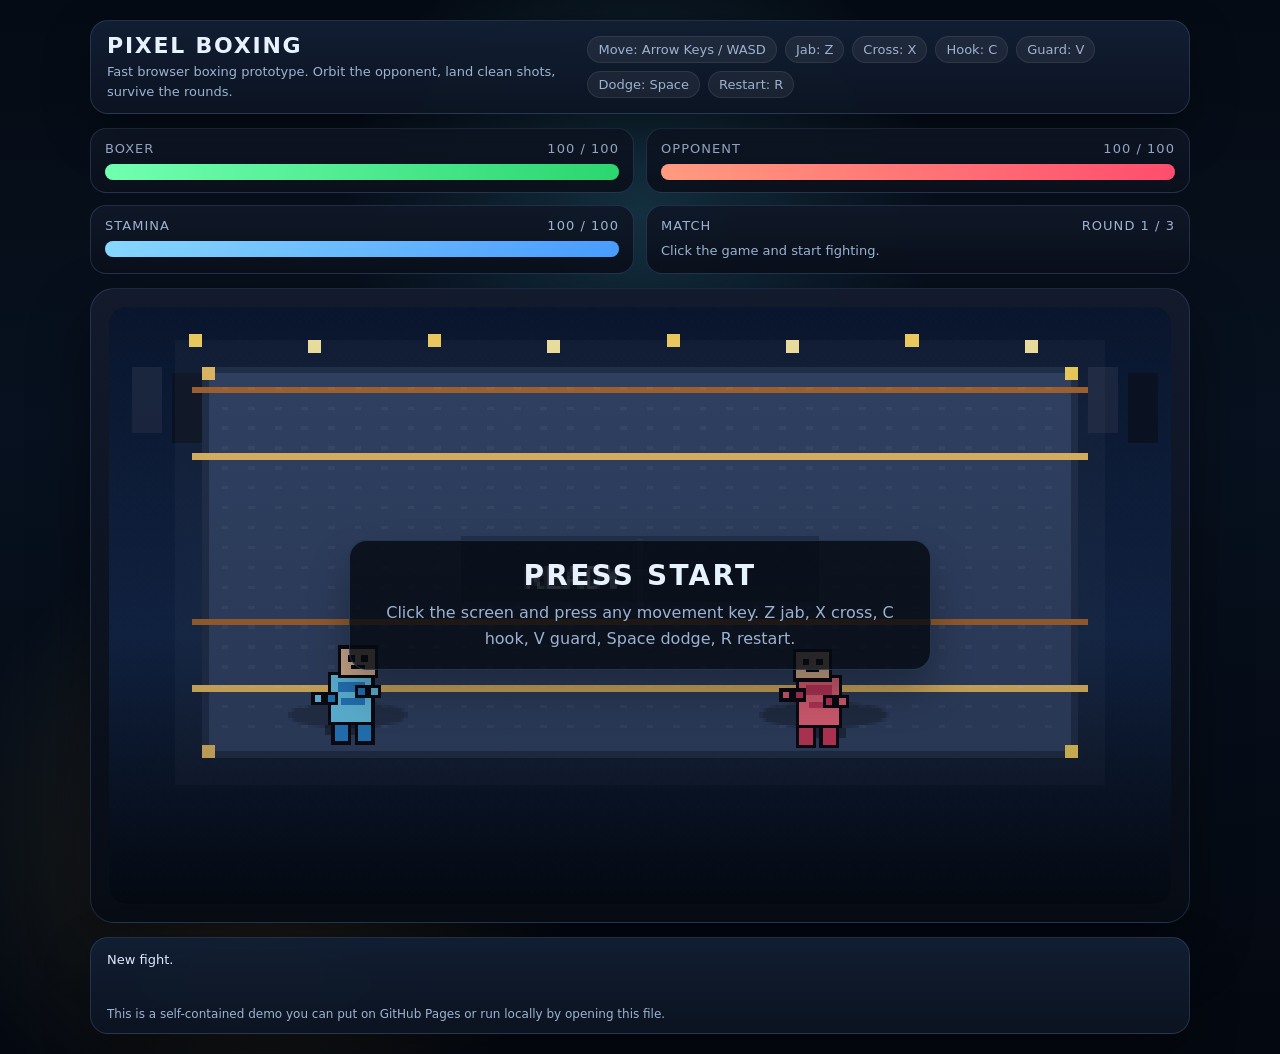
==== pixel-boxing/index.html @ 14718df6 "Add pixel boxing prototype" ====
<!doctype html>
<html lang="en">
<head>
  <meta charset="utf-8" />
  <meta name="viewport" content="width=device-width, initial-scale=1" />
  <title>Pixel Boxing</title>
  <style>
    :root {
      --bg: #07111f;
      --panel: #0d1a2b;
      --panel2: #0a1320;
      --text: #e8f2ff;
      --muted: #9db2d1;
      --accent: #58d7ff;
      --danger: #ff5f7a;
      --good: #73ff9b;
      --gold: #ffd45a;
    }

    html, body {
      margin: 0;
      min-height: 100%;
      background:
        radial-gradient(circle at 50% 20%, rgba(88,215,255,0.16), transparent 28%),
        radial-gradient(circle at 20% 80%, rgba(255,213,90,0.12), transparent 24%),
        linear-gradient(180deg, #050b14 0%, var(--bg) 40%, #040810 100%);
      color: var(--text);
      font-family: Inter, ui-sans-serif, system-ui, -apple-system, BlinkMacSystemFont, "Segoe UI", sans-serif;
    }

    body {
      display: grid;
      place-items: center;
      padding: 20px;
      box-sizing: border-box;
    }

    .shell {
      width: min(1100px, 100%);
      display: grid;
      gap: 14px;
    }

    .topbar, .bottombar {
      display: flex;
      justify-content: space-between;
      gap: 12px;
      align-items: center;
      padding: 12px 16px;
      background: linear-gradient(180deg, rgba(18,31,52,0.95), rgba(12,20,34,0.95));
      border: 1px solid rgba(116, 160, 223, 0.2);
      border-radius: 18px;
      box-shadow: 0 18px 45px rgba(0,0,0,0.35);
      backdrop-filter: blur(8px);
    }

    .title {
      display: flex;
      flex-direction: column;
      gap: 4px;
    }

    .title h1 {
      margin: 0;
      font-size: 22px;
      letter-spacing: 0.08em;
      text-transform: uppercase;
    }

    .title p, .hint, .stats, .log {
      margin: 0;
      color: var(--muted);
      font-size: 13px;
      line-height: 1.5;
    }

    .hud {
      display: grid;
      gap: 12px;
      grid-template-columns: 1fr 1fr;
      align-items: stretch;
    }

    .card {
      padding: 12px 14px;
      border-radius: 16px;
      background: linear-gradient(180deg, rgba(16, 24, 40, 0.95), rgba(10, 16, 27, 0.95));
      border: 1px solid rgba(127, 180, 255, 0.18);
    }

    .card .label {
      display: flex;
      justify-content: space-between;
      align-items: baseline;
      margin-bottom: 8px;
      font-size: 13px;
      color: var(--muted);
      text-transform: uppercase;
      letter-spacing: 0.08em;
    }

    .bar {
      height: 16px;
      border-radius: 999px;
      overflow: hidden;
      background: rgba(255,255,255,0.08);
      box-shadow: inset 0 0 0 1px rgba(255,255,255,0.08);
    }

    .bar > span {
      display: block;
      height: 100%;
      width: 100%;
      transform-origin: left center;
      transition: transform 0.08s linear;
    }

    .bar.health > span { background: linear-gradient(90deg, #71ffb0, #2bd66f); }
    .bar.enemy > span { background: linear-gradient(90deg, #ff9b7f, #ff4d6d); }
    .bar.stamina > span { background: linear-gradient(90deg, #87d7ff, #4a9cff); }

    .canvas-wrap {
      position: relative;
      border-radius: 24px;
      padding: 18px;
      background: linear-gradient(180deg, rgba(19, 27, 45, 0.96), rgba(7, 12, 21, 0.98));
      border: 1px solid rgba(120, 167, 255, 0.18);
      box-shadow: 0 26px 60px rgba(0,0,0,0.42);
    }

    canvas {
      width: 100%;
      height: auto;
      aspect-ratio: 16 / 9;
      display: block;
      border-radius: 18px;
      background: #08111f;
      image-rendering: pixelated;
      image-rendering: crisp-edges;
    }

    .overlay {
      position: absolute;
      inset: 18px;
      border-radius: 18px;
      display: grid;
      place-items: center;
      pointer-events: none;
      background: linear-gradient(180deg, rgba(2,5,10,0.08), rgba(2,5,10,0.28));
      opacity: 0;
      transition: opacity 0.15s ease;
    }

    .overlay.show { opacity: 1; }

    .overlay .box {
      max-width: 540px;
      padding: 18px 20px;
      border-radius: 18px;
      background: rgba(5, 10, 18, 0.82);
      border: 1px solid rgba(112, 180, 255, 0.22);
      text-align: center;
      box-shadow: 0 22px 40px rgba(0,0,0,0.28);
    }

    .overlay .box h2 {
      margin: 0 0 8px;
      font-size: 28px;
      letter-spacing: 0.08em;
      text-transform: uppercase;
    }

    .overlay .box p {
      margin: 0;
      color: var(--muted);
      line-height: 1.6;
    }

    .log-panel {
      display: grid;
      gap: 8px;
    }

    .log {
      min-height: 3.8em;
      color: #dce9ff;
    }

    .controls {
      display: flex;
      flex-wrap: wrap;
      gap: 8px;
      align-items: center;
      color: var(--muted);
      font-size: 13px;
    }

    .pill {
      padding: 5px 10px;
      border-radius: 999px;
      background: rgba(255,255,255,0.06);
      border: 1px solid rgba(255,255,255,0.08);
    }

    .btn {
      appearance: none;
      border: 0;
      padding: 10px 14px;
      border-radius: 12px;
      color: #08111f;
      font-weight: 700;
      background: linear-gradient(180deg, #9ee8ff, #58d7ff);
      cursor: pointer;
      box-shadow: 0 10px 20px rgba(88,215,255,0.18);
    }

    .btn:active { transform: translateY(1px); }

    .tiny {
      color: var(--muted);
      font-size: 12px;
    }

    @media (max-width: 800px) {
      body { padding: 10px; }
      .hud { grid-template-columns: 1fr; }
      .topbar, .bottombar { flex-direction: column; align-items: flex-start; }
    }
  </style>
</head>
<body>
  <div class="shell">
    <div class="topbar">
      <div class="title">
        <h1>Pixel Boxing</h1>
        <p>Fast browser boxing prototype. Orbit the opponent, land clean shots, survive the rounds.</p>
      </div>
      <div class="controls">
        <span class="pill">Move: Arrow Keys / WASD</span>
        <span class="pill">Jab: Z</span>
        <span class="pill">Cross: X</span>
        <span class="pill">Hook: C</span>
        <span class="pill">Guard: V</span>
        <span class="pill">Dodge: Space</span>
        <span class="pill">Restart: R</span>
      </div>
    </div>

    <div class="hud">
      <div class="card">
        <div class="label"><span>Boxer</span><span id="playerHpText">100 / 100</span></div>
        <div class="bar health"><span id="playerHpBar"></span></div>
      </div>
      <div class="card">
        <div class="label"><span>Opponent</span><span id="enemyHpText">100 / 100</span></div>
        <div class="bar enemy"><span id="enemyHpBar"></span></div>
      </div>
      <div class="card">
        <div class="label"><span>Stamina</span><span id="staminaText">100 / 100</span></div>
        <div class="bar stamina"><span id="staminaBar"></span></div>
      </div>
      <div class="card">
        <div class="label"><span>Match</span><span id="matchText">Round 1 / 3</span></div>
        <div class="stats" id="statText">Close the distance, work the angle, make the knockout count.</div>
      </div>
    </div>

    <div class="canvas-wrap">
      <canvas id="game" width="320" height="180" aria-label="Pixel Boxing Game"></canvas>
      <div class="overlay show" id="overlay">
        <div class="box">
          <h2 id="overlayTitle">Press Start</h2>
          <p id="overlayText">Click the screen and press any movement key. Land jabs, cross, hooks, and guard when you need it.</p>
        </div>
      </div>
    </div>

    <div class="bottombar log-panel">
      <div class="log" id="log">Ready.</div>
      <div class="tiny">This is a self-contained demo you can put on GitHub Pages or run locally by opening this file.</div>
    </div>
  </div>

  <script>
    const canvas = document.getElementById('game');
    const ctx = canvas.getContext('2d');
    ctx.imageSmoothingEnabled = false;

    const ui = {
      playerHpBar: document.getElementById('playerHpBar'),
      enemyHpBar: document.getElementById('enemyHpBar'),
      staminaBar: document.getElementById('staminaBar'),
      playerHpText: document.getElementById('playerHpText'),
      enemyHpText: document.getElementById('enemyHpText'),
      staminaText: document.getElementById('staminaText'),
      matchText: document.getElementById('matchText'),
      statText: document.getElementById('statText'),
      log: document.getElementById('log'),
      overlay: document.getElementById('overlay'),
      overlayTitle: document.getElementById('overlayTitle'),
      overlayText: document.getElementById('overlayText')
    };

    const W = 320, H = 180;
    const ring = { x: 28, y: 18, w: 264, h: 118 };
    const keys = new Set();
    const palette = {
      sky1: '#0a1730', sky2: '#13274b', ring: '#2a3551',
      rope: '#ad6a34', rope2: '#f1c56b', mat: '#24324e', mat2: '#34466a',
      crowd: '#0b1424', crowd2: '#1d2944', light: '#fff1a8',
      skin: '#f3c9a5', shadow: '#ba8f6f', outline: '#0b0b14',
      player: '#71d7ff', player2: '#2989d8', enemy: '#ff6e86', enemy2: '#d83e64', white: '#eef6ff', yellow: '#ffda63'
    };

    const rnd = (a, b) => a + Math.random() * (b - a);
    const clamp = (v, a, b) => Math.max(a, Math.min(b, v));
    const len = (dx, dy) => Math.hypot(dx, dy);

    const game = {
      state: 'intro',
      round: 1,
      maxRounds: 3,
      shake: 0,
      flash: 0,
      clock: 0,
      logs: [],
      messageTimer: 0,
      player: makeFighter('player', 72, 112, palette.player, palette.player2),
      enemy: makeFighter('enemy', 236, 112, palette.enemy, palette.enemy2)
    };

    function makeFighter(kind, x, y, color1, color2) {
      return {
        kind,
        x, y,
        vx: 0, vy: 0,
        facing: 1,
        hp: 100,
        stamina: 100,
        maxHp: 100,
        maxStamina: 100,
        action: 'idle',
        actionTime: 0,
        actionDur: 0,
        actionActiveA: 0,
        actionActiveB: 0,
        actionDamage: 0,
        actionReach: 16,
        actionWidth: 16,
        actionHeight: 10,
        actionDone: false,
        hitstun: 0,
        guard: false,
        dodge: 0,
        invuln: 0,
        aiCooldown: 0,
        combo: 0,
        color1,
        color2,
        lastHit: ''
      };
    }

    function resetFight() {
      game.round = 1;
      game.state = 'intro';
      resetRound();
      game.logs = [];
      game.shake = 0;
      pushLog('New fight.');
      showOverlay(true, 'Press Start', 'Click the screen and press any movement key. Land clean shots, use guard and dodge when the enemy closes in.');
    }

    function resetRound() {
      game.player = makeFighter('player', 72, 112, palette.player, palette.player2);
      game.enemy = makeFighter('enemy', 236, 112, palette.enemy, palette.enemy2);
      game.player.hp = 100;
      game.enemy.hp = 100;
      game.player.stamina = 100;
      game.enemy.stamina = 100;
      game.player.action = 'idle';
      game.enemy.action = 'idle';
      game.player.actionTime = game.enemy.actionTime = 0;
      game.player.hitstun = game.enemy.hitstun = 0;
      game.player.invuln = game.enemy.invuln = 0;
      game.player.combo = game.enemy.combo = 0;
      game.player.guard = game.enemy.guard = false;
      game.player.dodge = game.enemy.dodge = 0;
    }

    function pushLog(text) {
      game.logs.unshift(text);
      game.logs = game.logs.slice(0, 4);
      ui.log.textContent = game.logs.join(' · ');
    }

    function showOverlay(show, title, text) {
      ui.overlay.classList.toggle('show', show);
      ui.overlayTitle.textContent = title;
      ui.overlayText.textContent = text;
    }

    function startAction(f, action) {
      if (f.hitstun > 0 || f.actionTime > 0) return false;
      if (f.stamina <= 0 && action !== 'guard') return false;

      f.action = action;
      f.actionTime = 0;
      f.actionDone = false;
      f.guard = action === 'guard';
      f.dodge = action === 'dodge' ? 0.18 : 0;
      f.invuln = action === 'dodge' ? 0.15 : 0;

      const data = {
        jab:   { d: 0.22, a0: 0.05, a1: 0.13, dmg: 8,  reach: 22, width: 16, height: 10, cost: 7,  push: 8,  y: 5 },
        cross: { d: 0.34, a0: 0.12, a1: 0.22, dmg: 11, reach: 26, width: 18, height: 10, cost: 10, push: 11, y: 6 },
        hook:  { d: 0.40, a0: 0.13, a1: 0.28, dmg: 14, reach: 18, width: 14, height: 12, cost: 13, push: 13, y: 4 },
        guard: { d: 0.999, a0: 0,    a1: 0,    dmg: 0,  reach: 0,  width: 0,  height: 0,  cost: 4,  push: 0,   y: 0 },
        dodge: { d: 0.20, a0: 0,    a1: 0,    dmg: 0,  reach: 0,  width: 0,  height: 0,  cost: 6,  push: 0,   y: 0 }
      }[action];

      f.actionDur = data.d;
      f.actionActiveA = data.a0;
      f.actionActiveB = data.a1;
      f.actionDamage = data.dmg;
      f.actionReach = data.reach;
      f.actionWidth = data.width;
      f.actionHeight = data.height;
      f.stamina = clamp(f.stamina - data.cost, 0, f.maxStamina);
      f.lastHit = '';
      if (action === 'guard') pushLog(f.kind === 'player' ? 'Guard up.' : 'Enemy guards.');
      return true;
    }

    function oppositeFacing(a, b) {
      a.facing = a.x < b.x ? 1 : -1;
    }

    function applyKnockback(src, dst, power) {
      const dir = src.x < dst.x ? 1 : -1;
      dst.x += dir * power;
      dst.y += (src.y < dst.y ? 1 : -1) * 2;
      dst.x = clamp(dst.x, ring.x + 16, ring.x + ring.w - 16);
      dst.y = clamp(dst.y, ring.y + 20, ring.y + ring.h - 10);
      dst.hitstun = 0.14;
      dst.vx = dir * power * 1.2;
      dst.vy = (src.y < dst.y ? 1 : -1) * 10;
    }

    function hitCheck(attacker, defender) {
      const dx = defender.x - attacker.x;
      const dy = defender.y - attacker.y;
      const front = attacker.facing;
      const forward = dx * front;
      if (forward < 0) return false;
      if (forward > attacker.actionReach) return false;
      if (Math.abs(dy) > attacker.actionHeight) return false;
      return true;
    }

    function resolveHit(attacker, defender, actionName) {
      if (defender.invuln > 0) return;
      let damage = attacker.actionDamage;
      let note = 'hit';

      if (defender.guard) {
        damage = Math.max(1, Math.floor(damage * 0.35));
        attacker.stamina = clamp(attacker.stamina - 3, 0, attacker.maxStamina);
        note = 'blocked';
      }

      defender.hp = clamp(defender.hp - damage, 0, defender.maxHp);
      defender.lastHit = `${actionName} ${note} for ${damage}`;
      attacker.combo += 1;
      game.shake = Math.max(game.shake, damage * 0.5);
      game.flash = 0.12;
      pushLog((attacker.kind === 'player' ? 'You' : 'Enemy') + ` landed ${actionName} (${note}, ${damage}).`);
      applyKnockback(attacker, defender, actionName === 'hook' ? 12 : actionName === 'cross' ? 10 : 8);
    }

    function finishAction(f) {
      f.action = 'idle';
      f.actionTime = 0;
      f.actionDur = 0;
      f.actionActiveA = 0;
      f.actionActiveB = 0;
      f.actionDamage = 0;
      f.actionReach = 16;
      f.actionWidth = 16;
      f.actionHeight = 10;
      f.actionDone = false;
      if (f.guard) f.guard = false;
    }

    function updateFighter(f, other, dt) {
      f.stamina = clamp(f.stamina + dt * 8, 0, f.maxStamina);
      if (f.action === 'guard') f.stamina = clamp(f.stamina - dt * 18, 0, f.maxStamina);
      f.invuln = Math.max(0, f.invuln - dt);
      f.hitstun = Math.max(0, f.hitstun - dt);
      f.dodge = Math.max(0, f.dodge - dt);
      if (f.hitstun > 0) {
        f.action = 'hit';
        f.vx *= 0.92;
        f.vy *= 0.92;
      }

      if (f.actionTime > 0) {
        f.actionTime += dt;
        if (!f.actionDone && f.actionTime >= f.actionActiveA && f.actionTime <= f.actionActiveB) {
          if (hitCheck(f, other)) {
            resolveHit(f, other, f.action);
            f.actionDone = true;
          }
        }
        if (f.actionTime >= f.actionDur) {
          if (f.action === 'dodge') f.invuln = 0;
          finishAction(f);
        }
      }

      const speed = f.kind === 'player' ? 66 : 52;
      if (f.hitstun <= 0 && f.action !== 'guard' && f.action !== 'dodge' && f.actionTime <= 0) {
        let mvx = 0, mvy = 0;
        if (f.kind === 'player') {
          mvx = (keys.has('ArrowRight') || keys.has('d') ? 1 : 0) - (keys.has('ArrowLeft') || keys.has('a') ? 1 : 0);
          mvy = (keys.has('ArrowDown') || keys.has('s') ? 1 : 0) - (keys.has('ArrowUp') || keys.has('w') ? 1 : 0);
        } else {
          const dx = other.x - f.x;
          const dy = other.y - f.y;
          mvx = Math.sign(dx);
          mvy = Math.abs(dx) > 30 ? Math.sign(dy) : Math.sign(dy) * 0.45;
          const rng = len(dx, dy);
          if (rng < 28) {
            mvx *= -0.4;
            mvy *= -0.2;
          }
        }

        const mag = Math.hypot(mvx, mvy) || 1;
        if (mag > 1) { mvx /= mag; mvy /= mag; }
        f.vx = mvx * speed;
        f.vy = mvy * speed;
      }

      if (f.kind === 'player' && (keys.has('Space'))) {
        // Space is handled on keydown to avoid repeat.
      }

      f.x += f.vx * dt;
      f.y += f.vy * dt;

      f.x = clamp(f.x, ring.x + 12, ring.x + ring.w - 12);
      f.y = clamp(f.y, ring.y + 18, ring.y + ring.h - 12);

      // drag
      f.vx *= 0.82;
      f.vy *= 0.82;

      oppositeFacing(f, other);
    }

    function enemyThink() {
      const e = game.enemy, p = game.player;
      if (e.hp <= 0 || game.state === 'ko') return;
      if (e.actionTime > 0 || e.hitstun > 0) return;
      if (e.aiCooldown > 0) return;

      const distance = len(p.x - e.x, p.y - e.y);
      const lowHp = e.hp < 35;
      const pick = Math.random();

      if (lowHp && pick < 0.35) {
        startAction(e, 'guard');
        e.aiCooldown = 0.55;
        return;
      }
      if (distance > 42) {
        e.vx -= Math.sign(e.x - p.x) * 26;
        e.vy += Math.sign(p.y - e.y) * 10;
        e.aiCooldown = 0.20;
        return;
      }
      if (distance < 20 && pick < 0.35) {
        startAction(e, 'dodge');
        e.aiCooldown = 0.35;
        return;
      }
      if (distance < 26) {
        if (pick < 0.5) startAction(e, 'jab');
        else if (pick < 0.82) startAction(e, 'cross');
        else startAction(e, 'hook');
        e.aiCooldown = 0.45;
        return;
      }
      if (pick < 0.4) {
        startAction(e, 'jab');
        e.aiCooldown = 0.40;
      } else {
        e.vx -= Math.sign(e.x - p.x) * 18;
        e.vy += Math.sign(p.y - e.y) * 8;
        e.aiCooldown = 0.18;
      }
    }

    function restartBattle() {
      resetRound();
      game.state = 'ready';
      game.round = 1;
      showOverlay(false, '', '');
      pushLog('Fight start.');
    }

    function nextRound() {
      game.round += 1;
      if (game.round > game.maxRounds) {
        game.state = 'ko';
        showOverlay(true, 'Victory', 'You won the match. Press R to run it again.');
        return;
      }
      resetRound();
      game.state = 'ready';
      pushLog(`Round ${game.round} bell.`);
      showOverlay(false, '', '');
    }

    function update(dt) {
      game.clock += dt;
      game.player.guard = keys.has('v');
      if (game.player.guard && game.player.actionTime <= 0 && game.player.hitstun <= 0) {
        game.player.action = 'guard';
      } else if (!game.player.guard && game.player.action === 'guard' && game.player.actionTime <= 0) {
        finishAction(game.player);
      }

      if (game.state === 'intro') {
        // Waiting for first action.
        if ([...keys].some(k => ['ArrowLeft','ArrowRight','ArrowUp','ArrowDown','w','a','s','d','z','x','c','v',' '].includes(k))) {
          game.state = 'ready';
          showOverlay(false, '', '');
          pushLog('Bell.');
        }
      }

      if (game.state === 'ko') return;

      // Player actions
      if (game.player.hitstun <= 0 && game.player.actionTime <= 0) {
        if (keys.has('z')) { startAction(game.player, 'jab'); keys.delete('z'); }
        else if (keys.has('x')) { startAction(game.player, 'cross'); keys.delete('x'); }
        else if (keys.has('c')) { startAction(game.player, 'hook'); keys.delete('c'); }
        else if (keys.has(' ')) { startAction(game.player, 'dodge'); keys.delete(' '); }
      }

      game.player.guard = keys.has('v');
      if (game.player.guard && game.player.actionTime <= 0 && game.player.hitstun <= 0) {
        game.player.action = 'guard';
      }

      game.player.aiCooldown = Math.max(0, game.player.aiCooldown - dt);
      game.enemy.aiCooldown = Math.max(0, game.enemy.aiCooldown - dt);

      if (game.enemy.hp > 0 && game.player.hp > 0) {
        if (game.enemy.aiCooldown <= 0) enemyThink();
      }

      updateFighter(game.player, game.enemy, dt);
      updateFighter(game.enemy, game.player, dt);

      // If a fighter is actively guarding, keep them in guard pose.
      if (game.player.guard && game.player.actionTime <= 0 && game.player.hitstun <= 0) game.player.action = 'guard';
      if (game.enemy.guard && game.enemy.actionTime <= 0 && game.enemy.hitstun <= 0) game.enemy.action = 'guard';

      // KO checks
      if (game.player.hp <= 0 && game.state !== 'ko') {
        game.state = 'ko';
        showOverlay(true, 'KO', 'You got knocked out. Press R to restart the match.');
        pushLog('You were knocked out.');
      }
      if (game.enemy.hp <= 0 && game.state !== 'ko') {
        pushLog(`Round ${game.round} KO!`);
        if (game.round >= game.maxRounds) {
          game.state = 'ko';
          showOverlay(true, 'Victory', 'You won the match. Press R to play again.');
        } else {
          showOverlay(true, 'Round KO', 'Next round loading...');
          setTimeout(() => nextRound(), 900);
        }
      }

      // match overlay for intro/ko only
      if (game.state === 'ready') showOverlay(false, '', '');

      // screen effects
      game.shake = Math.max(0, game.shake - dt * 24);
      game.flash = Math.max(0, game.flash - dt * 2.5);
    }

    function drawRect(x, y, w, h, color) {
      ctx.fillStyle = color;
      ctx.fillRect(x | 0, y | 0, w | 0, h | 0);
    }

    function drawRing() {
      // Background
      const g = ctx.createLinearGradient(0, 0, 0, H);
      g.addColorStop(0, palette.sky1);
      g.addColorStop(0.55, palette.sky2);
      g.addColorStop(1, '#050b14');
      ctx.fillStyle = g;
      ctx.fillRect(0, 0, W, H);

      // Crowd silhouettes and lights
      for (let i = 0; i < 26; i++) {
        const x = i * 12 + ((game.clock * 20) % 12);
        drawRect(x, 18 + (i % 3) * 2, 9, 20 + (i % 4), i % 2 ? palette.crowd : palette.crowd2);
      }
      for (let i = 0; i < 8; i++) {
        drawRect(24 + i * 36, 8 + (i % 2) * 2, 4, 4, i % 2 ? palette.light : palette.yellow);
      }

      // ring glow
      drawRect(ring.x - 8, ring.y - 8, ring.w + 16, ring.h + 16, 'rgba(255,255,255,0.03)');
      drawRect(ring.x, ring.y, ring.w, ring.h, palette.mat);
      drawRect(ring.x + 2, ring.y + 2, ring.w - 4, ring.h - 4, palette.mat2);

      // ropes
      const ropeYs = [24, 44, 94, 114];
      ropeYs.forEach((y, idx) => {
        drawRect(ring.x - 3, y, ring.w + 6, 2, idx % 2 ? palette.rope2 : palette.rope);
      });
      // corner posts
      [[ring.x, ring.y], [ring.x + ring.w - 4, ring.y], [ring.x, ring.y + ring.h - 4], [ring.x + ring.w - 4, ring.y + ring.h - 4]].forEach(([x, y], i) => {
        drawRect(x, y, 4, 4, i % 2 ? palette.yellow : palette.rope2);
      });

      // floor texture
      for (let y = ring.y + 6; y < ring.y + ring.h - 6; y += 6) {
        for (let x = ring.x + 6; x < ring.x + ring.w - 6; x += 8) {
          drawRect(x + ((y + x) % 2), y, 2, 1, 'rgba(255,255,255,0.05)');
        }
      }

      // center logo
      drawRect(150, 79, 20, 2, 'rgba(255,255,255,0.08)');
      drawRect(159, 70, 2, 20, 'rgba(255,255,255,0.08)');
    }

    function drawShadow(f) {
      const width = 18 + Math.abs(f.vx) * 0.03;
      const alpha = f.kind === 'player' ? 0.24 : 0.28;
      ctx.fillStyle = `rgba(0,0,0,${alpha})`;
      ctx.beginPath();
      ctx.ellipse(f.x, f.y + 11, width, 4, 0, 0, Math.PI * 2);
      ctx.fill();
    }

    function drawBoxer(f) {
      const facing = f.facing;
      const action = f.action;
      const x = f.x;
      const y = f.y;
      const bob = action === 'dodge' ? -4 : action === 'hit' ? -1 : Math.sin(game.clock * 8 + f.x * 0.1) * 1.5;
      const lowered = action === 'guard' ? 2 : 0;
      const headW = 10, headH = 8;
      const bodyW = 12, bodyH = 14;
      const armW = 4, armH = 12;
      const legW = 4, legH = 10;
      const torsoColor = f.kind === 'player' ? f.color1 : f.color1;
      const shade = f.kind === 'player' ? f.color2 : f.color2;
      const outline = palette.outline;
      const skin = palette.skin;
      const flash = f.invuln > 0 ? palette.yellow : skin;
      const hitTilt = action === 'hit' ? -2 : 0;

      ctx.save();
      if (game.shake > 0) {
        const sx = rnd(-game.shake, game.shake);
        const sy = rnd(-game.shake * 0.6, game.shake * 0.6);
        ctx.translate(sx, sy);
      }

      // body anchor
      const bx = x | 0;
      const by = (y + bob) | 0;

      // shadow under fighter
      drawRect(bx - 7, by + 16, 14, 3, 'rgba(0,0,0,0.34)');

      // legs (outline + fill)
      const legY = by + 11 + lowered;
      const leftLegX = facing === 1 ? bx - 4 : bx;
      const rightLegX = facing === 1 ? bx + 3 : bx - 7;
      drawRect(leftLegX - 1, legY - 1, legW + 2, legH + 2, outline);
      drawRect(leftLegX, legY, legW, legH, shade);
      drawRect(rightLegX - 1, legY - 1, legW + 2, legH + 2, outline);
      drawRect(rightLegX, legY, legW, legH, shade);

      // torso
      const torsoX = facing === 1 ? bx - 5 : bx - 7;
      const torsoY = by + 1 + lowered + (action === 'dodge' ? 2 : 0);
      drawRect(torsoX - 1, torsoY - 1, bodyW + 2, bodyH + 2, outline);
      drawRect(torsoX, torsoY, bodyW, bodyH, torsoColor);
      drawRect(torsoX + 2, torsoY + 2, 8, 3, shade);
      drawRect(torsoX + 3, torsoY + 7, 7, 2, shade);

      // head
      const headX = facing === 1 ? bx - 2 : bx - 8;
      const headY = by - 7 + (action === 'guard' ? 1 : 0) + (action === 'hit' ? hitTilt : 0);
      drawRect(headX - 1, headY - 1, headW + 2, headH + 2, outline);
      drawRect(headX, headY, headW, headH, flash);
      drawRect(headX + 2, headY + 2, 2, 2, outline);
      drawRect(headX + 6, headY + 2, 2, 2, outline);
      drawRect(headX + 3, headY + 5, 4, 1, outline);

      // arms / gloves
      const punchOut = action === 'jab' ? 1 : action === 'cross' ? 2 : action === 'hook' ? 1 : 0;
      const armForward = facing === 1 ? 1 : -1;
      const backArm = -armForward;

      function arm(baseX, baseY, dir, extended, up) {
        const ax = baseX + (dir === 1 ? 8 : -1);
        const ay = baseY + (up ? -1 : 1);
        const len = extended ? 7 : 4;
        const glovex = ax + dir * len;
        const glovey = ay + (up ? -2 : 0);
        drawRect(ax - 1, ay - 1, 4, 4, outline);
        drawRect(ax, ay, 2, 2, shade);
        drawRect(glovex - 1, glovey - 1, 4, 4, outline);
        drawRect(glovex, glovey, 2, 2, f.kind === 'player' ? palette.player : palette.enemy);
      }

      if (action === 'jab') {
        arm(torsoX, torsoY + 3, armForward, true, false);
        arm(torsoX, torsoY + 5, backArm, false, false);
      } else if (action === 'cross') {
        arm(torsoX, torsoY + 3, armForward, false, false);
        arm(torsoX, torsoY + 5, backArm, true, false);
      } else if (action === 'hook') {
        arm(torsoX, torsoY + 2, armForward, true, true);
        arm(torsoX, torsoY + 5, backArm, false, false);
      } else if (action === 'guard') {
        arm(torsoX, torsoY + 2, armForward, false, true);
        arm(torsoX, torsoY + 3, backArm, false, true);
      } else if (action === 'dodge') {
        drawRect(torsoX + 1, torsoY + 3, 2, 2, shade);
        drawRect(torsoX + 7, torsoY + 3, 2, 2, shade);
      } else if (action === 'hit') {
        arm(torsoX, torsoY + 2, -armForward, false, true);
        arm(torsoX, torsoY + 5, backArm, false, false);
      } else {
        arm(torsoX, torsoY + 3, armForward, false, false);
        arm(torsoX, torsoY + 5, backArm, false, false);
      }

      // glove highlight / eye sparkle
      if (action === 'guard') {
        drawRect(headX + (facing === 1 ? 6 : 3), headY + 1, 1, 1, palette.white);
      }
      if (action === 'hit') {
        drawRect(headX + 4, headY + 3, 2, 1, palette.yellow);
      }

      ctx.restore();
    }

    function drawUI() {
      const p = game.player, e = game.enemy;
      ui.playerHpText.textContent = `${p.hp} / ${p.maxHp}`;
      ui.enemyHpText.textContent = `${e.hp} / ${e.maxHp}`;
      ui.staminaText.textContent = `${Math.round(p.stamina)} / ${p.maxStamina}`;
      ui.matchText.textContent = `Round ${game.round} / ${game.maxRounds}`;
      ui.statText.textContent = game.state === 'ko'
        ? 'Match finished. Press R to restart.'
        : (game.state === 'intro'
          ? 'Click the game and start fighting.'
          : `Angle control, clean shots, and timing. ${p.combo > 0 ? `Combo ${p.combo}.` : 'Look for the opening.'}`);
      ui.playerHpBar.style.transform = `scaleX(${clamp(p.hp / p.maxHp, 0, 1)})`;
      ui.enemyHpBar.style.transform = `scaleX(${clamp(e.hp / e.maxHp, 0, 1)})`;
      ui.staminaBar.style.transform = `scaleX(${clamp(p.stamina / p.maxStamina, 0, 1)})`;
    }

    function render() {
      drawRing();

      // Draw in a stable order based on depth.
      const fighters = [game.player, game.enemy].sort((a, b) => a.y - b.y);
      drawShadow(fighters[0]);
      drawShadow(fighters[1]);

      drawBoxer(fighters[0]);
      drawBoxer(fighters[1]);

      if (game.flash > 0) {
        ctx.fillStyle = `rgba(255,255,255,${0.08 * game.flash * 4})`;
        ctx.fillRect(0, 0, W, H);
      }

      if (game.state === 'intro') {
        // subtle title chip inside the arena
        ctx.fillStyle = 'rgba(0,0,0,0.22)';
        ctx.fillRect(106, 69, 108, 20);
        ctx.fillStyle = palette.white;
        ctx.fillText('READY', 140, 82);
      }

      if (game.state === 'ko') {
        ctx.fillStyle = 'rgba(0,0,0,0.34)';
        ctx.fillRect(0, 0, W, H);
      }

      drawUI();
    }

    function tick(ts) {
      if (!game.lastTs) game.lastTs = ts;
      let dt = (ts - game.lastTs) / 1000;
      game.lastTs = ts;
      dt = Math.min(dt, 0.033);

      if (game.state !== 'ko') {
        update(dt);
      }

      render();
      requestAnimationFrame(tick);
    }

    function onKeyDown(e) {
      const key = e.key;
      if (['ArrowUp','ArrowDown','ArrowLeft','ArrowRight',' ','z','x','c','v','r','w','a','s','d'].includes(key.toLowerCase()) || key.startsWith('Arrow')) {
        e.preventDefault();
      }
      keys.add(key);

      if (key.toLowerCase() === 'r') {
        resetFight();
      }

      if (game.state === 'intro') {
        game.state = 'ready';
        showOverlay(false, '', '');
      }

      if (game.state === 'ko' && key.toLowerCase() === 'r') {
        resetFight();
      }

      if (game.state === 'ready' || game.state === 'intro') {
        if (key === ' ') startAction(game.player, 'dodge');
        if (key.toLowerCase() === 'z') startAction(game.player, 'jab');
        if (key.toLowerCase() === 'x') startAction(game.player, 'cross');
        if (key.toLowerCase() === 'c') startAction(game.player, 'hook');
      } else if (game.state === 'ko' && key.toLowerCase() !== 'r') {
        // do nothing
      }
    }

    function onKeyUp(e) {
      keys.delete(e.key);
      if (e.key.toLowerCase() === 'v') {
        game.player.guard = false;
        if (game.player.action === 'guard' && game.player.actionTime <= 0) finishAction(game.player);
      }
    }

    window.addEventListener('keydown', onKeyDown, { passive: false });
    window.addEventListener('keyup', onKeyUp);
    canvas.addEventListener('pointerdown', () => canvas.focus?.());
    document.body.addEventListener('click', () => canvas.focus?.());

    // Initial state
    ctx.font = 'bold 10px monospace';
    ctx.textAlign = 'center';
    ctx.textBaseline = 'middle';
    resetFight();
    showOverlay(true, 'Press Start', 'Click the screen and press any movement key. Z jab, X cross, C hook, V guard, Space dodge, R restart.');
    requestAnimationFrame(tick);
  </script>
</body>
</html>
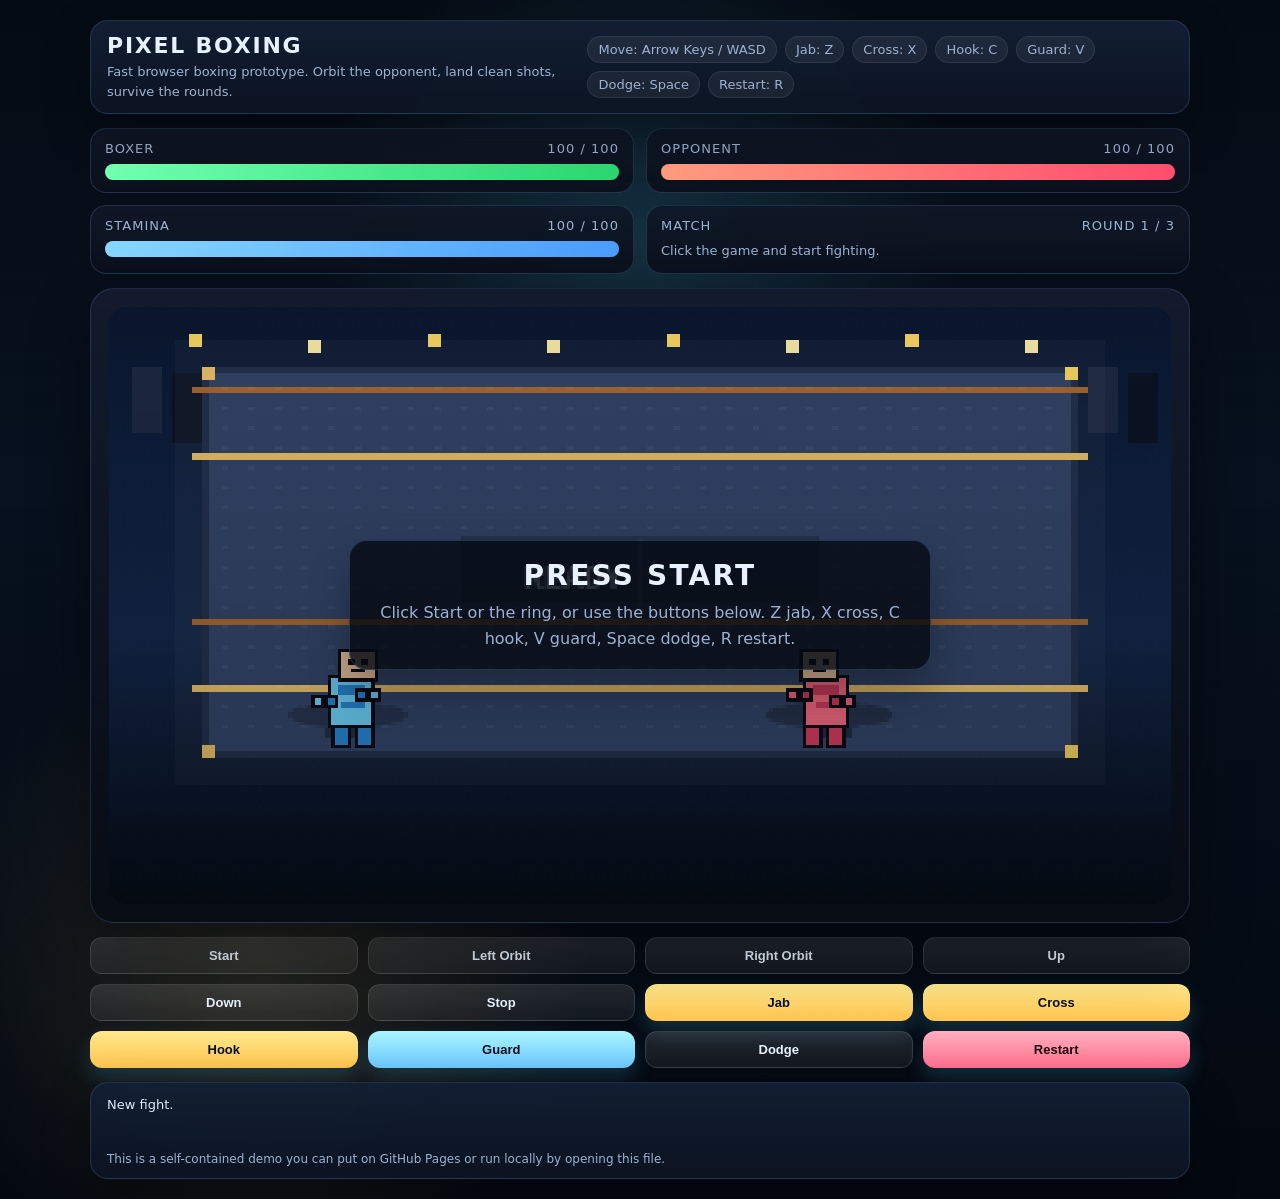
==== commit 4e07028b: "feat: redesign pixel boxing prototype and improve controls" ====
--- a/pixel-boxing/index.html
+++ b/pixel-boxing/index.html
@@ -215,6 +215,48 @@
     }
 
     .btn:active { transform: translateY(1px); }
+
+    .control-dock {
+      display: grid;
+      gap: 10px;
+      grid-template-columns: repeat(4, minmax(0, 1fr));
+      align-items: stretch;
+    }
+
+    .control-dock .btn {
+      width: 100%;
+      font-size: 13px;
+      padding: 10px 8px;
+      background: linear-gradient(180deg, #d9f5ff, #72dfff);
+    }
+
+    .control-dock .btn.secondary {
+      color: var(--text);
+      background: linear-gradient(180deg, rgba(255,255,255,0.12), rgba(255,255,255,0.06));
+      border: 1px solid rgba(255,255,255,0.12);
+      box-shadow: none;
+    }
+
+    .control-dock .btn.action {
+      color: #06111e;
+      background: linear-gradient(180deg, #ffe98c, #ffc44f);
+    }
+
+    .control-dock .btn.danger {
+      color: #1d0810;
+      background: linear-gradient(180deg, #ffb0bf, #ff6f8d);
+    }
+
+    .control-dock .btn.guard {
+      color: #06111e;
+      background: linear-gradient(180deg, #a9f4ff, #6bc8ff);
+    }
+
+    .control-dock .btn:focus-visible,
+    .btn:focus-visible {
+      outline: 2px solid var(--gold);
+      outline-offset: 2px;
+    }
 
     .tiny {
       color: var(--muted);
@@ -266,13 +308,28 @@
     </div>
 
     <div class="canvas-wrap">
-      <canvas id="game" width="320" height="180" aria-label="Pixel Boxing Game"></canvas>
+      <canvas id="game" width="320" height="180" tabindex="0" aria-label="Pixel Boxing Game"></canvas>
       <div class="overlay show" id="overlay">
         <div class="box">
           <h2 id="overlayTitle">Press Start</h2>
           <p id="overlayText">Click the screen and press any movement key. Land jabs, cross, hooks, and guard when you need it.</p>
         </div>
       </div>
+    </div>
+
+    <div class="control-dock" aria-label="Touch and mouse controls">
+      <button class="btn secondary" id="startBtn" type="button">Start</button>
+      <button class="btn secondary" id="leftBtn" type="button">Left Orbit</button>
+      <button class="btn secondary" id="rightBtn" type="button">Right Orbit</button>
+      <button class="btn secondary" id="upBtn" type="button">Up</button>
+      <button class="btn secondary" id="downBtn" type="button">Down</button>
+      <button class="btn secondary" id="stopBtn" type="button">Stop</button>
+      <button class="btn action" id="jabBtn" type="button">Jab</button>
+      <button class="btn action" id="crossBtn" type="button">Cross</button>
+      <button class="btn action" id="hookBtn" type="button">Hook</button>
+      <button class="btn guard" id="guardBtn" type="button">Guard</button>
+      <button class="btn secondary" id="dodgeBtn" type="button">Dodge</button>
+      <button class="btn danger" id="restartBtn" type="button">Restart</button>
     </div>
 
     <div class="bottombar log-panel">
@@ -298,12 +355,25 @@
       log: document.getElementById('log'),
       overlay: document.getElementById('overlay'),
       overlayTitle: document.getElementById('overlayTitle'),
-      overlayText: document.getElementById('overlayText')
+      overlayText: document.getElementById('overlayText'),
+      startBtn: document.getElementById('startBtn'),
+      leftBtn: document.getElementById('leftBtn'),
+      rightBtn: document.getElementById('rightBtn'),
+      upBtn: document.getElementById('upBtn'),
+      downBtn: document.getElementById('downBtn'),
+      stopBtn: document.getElementById('stopBtn'),
+      jabBtn: document.getElementById('jabBtn'),
+      crossBtn: document.getElementById('crossBtn'),
+      hookBtn: document.getElementById('hookBtn'),
+      guardBtn: document.getElementById('guardBtn'),
+      dodgeBtn: document.getElementById('dodgeBtn'),
+      restartBtn: document.getElementById('restartBtn')
     };
 
     const W = 320, H = 180;
     const ring = { x: 28, y: 18, w: 264, h: 118 };
     const keys = new Set();
+    const heldControls = new Set();
     const palette = {
       sky1: '#0a1730', sky2: '#13274b', ring: '#2a3551',
       rope: '#ad6a34', rope2: '#f1c56b', mat: '#24324e', mat2: '#34466a',
@@ -371,6 +441,32 @@
       showOverlay(true, 'Press Start', 'Click the screen and press any movement key. Land clean shots, use guard and dodge when the enemy closes in.');
     }
 
+    function ensureStarted() {
+      if (game.state === 'intro') {
+        game.state = 'ready';
+        showOverlay(false, '', '');
+        pushLog('Bell.');
+      }
+    }
+
+    function tapAction(action) {
+      ensureStarted();
+      if (startAction(game.player, action)) {
+        pushLog(`You used ${action}.`);
+      }
+      canvas.focus();
+    }
+
+    function setHeldControl(name, active) {
+      if (active) {
+        heldControls.add(name);
+      } else {
+        heldControls.delete(name);
+      }
+      ensureStarted();
+      canvas.focus();
+    }
+
     function resetRound() {
       game.player = makeFighter('player', 72, 112, palette.player, palette.player2);
       game.enemy = makeFighter('enemy', 236, 112, palette.enemy, palette.enemy2);
@@ -625,7 +721,7 @@
 
     function update(dt) {
       game.clock += dt;
-      game.player.guard = keys.has('v');
+      game.player.guard = keys.has('v') || heldControls.has('guard');
       if (game.player.guard && game.player.actionTime <= 0 && game.player.hitstun <= 0) {
         game.player.action = 'guard';
       } else if (!game.player.guard && game.player.action === 'guard' && game.player.actionTime <= 0) {
@@ -634,7 +730,7 @@
 
       if (game.state === 'intro') {
         // Waiting for first action.
-        if ([...keys].some(k => ['ArrowLeft','ArrowRight','ArrowUp','ArrowDown','w','a','s','d','z','x','c','v',' '].includes(k))) {
+        if ([...keys].some(k => ['ArrowLeft','ArrowRight','ArrowUp','ArrowDown','w','a','s','d','z','x','c','v',' '].includes(k)) || heldControls.size > 0) {
           game.state = 'ready';
           showOverlay(false, '', '');
           pushLog('Bell.');
@@ -649,6 +745,10 @@
         else if (keys.has('x')) { startAction(game.player, 'cross'); keys.delete('x'); }
         else if (keys.has('c')) { startAction(game.player, 'hook'); keys.delete('c'); }
         else if (keys.has(' ')) { startAction(game.player, 'dodge'); keys.delete(' '); }
+        else if (heldControls.has('left')) { game.player.vx -= 28; }
+        else if (heldControls.has('right')) { game.player.vx += 28; }
+        else if (heldControls.has('up')) { game.player.vy -= 28; }
+        else if (heldControls.has('down')) { game.player.vy += 28; }
       }
 
       game.player.guard = keys.has('v');
@@ -965,15 +1065,44 @@
 
     window.addEventListener('keydown', onKeyDown, { passive: false });
     window.addEventListener('keyup', onKeyUp);
-    canvas.addEventListener('pointerdown', () => canvas.focus?.());
-    document.body.addEventListener('click', () => canvas.focus?.());
+    canvas.addEventListener('pointerdown', () => {
+      canvas.focus();
+      ensureStarted();
+    });
+    document.body.addEventListener('click', () => canvas.focus());
+
+    ui.startBtn.addEventListener('click', () => {
+      ensureStarted();
+      canvas.focus();
+    });
+    ui.leftBtn.addEventListener('mousedown', () => setHeldControl('left', true));
+    ui.leftBtn.addEventListener('mouseup', () => setHeldControl('left', false));
+    ui.leftBtn.addEventListener('mouseleave', () => setHeldControl('left', false));
+    ui.rightBtn.addEventListener('mousedown', () => setHeldControl('right', true));
+    ui.rightBtn.addEventListener('mouseup', () => setHeldControl('right', false));
+    ui.rightBtn.addEventListener('mouseleave', () => setHeldControl('right', false));
+    ui.upBtn.addEventListener('mousedown', () => setHeldControl('up', true));
+    ui.upBtn.addEventListener('mouseup', () => setHeldControl('up', false));
+    ui.upBtn.addEventListener('mouseleave', () => setHeldControl('up', false));
+    ui.downBtn.addEventListener('mousedown', () => setHeldControl('down', true));
+    ui.downBtn.addEventListener('mouseup', () => setHeldControl('down', false));
+    ui.downBtn.addEventListener('mouseleave', () => setHeldControl('down', false));
+    ui.stopBtn.addEventListener('click', () => heldControls.clear());
+    ui.jabBtn.addEventListener('click', () => tapAction('jab'));
+    ui.crossBtn.addEventListener('click', () => tapAction('cross'));
+    ui.hookBtn.addEventListener('click', () => tapAction('hook'));
+    ui.guardBtn.addEventListener('mousedown', () => setHeldControl('guard', true));
+    ui.guardBtn.addEventListener('mouseup', () => setHeldControl('guard', false));
+    ui.guardBtn.addEventListener('mouseleave', () => setHeldControl('guard', false));
+    ui.dodgeBtn.addEventListener('click', () => tapAction('dodge'));
+    ui.restartBtn.addEventListener('click', () => resetFight());
 
     // Initial state
     ctx.font = 'bold 10px monospace';
     ctx.textAlign = 'center';
     ctx.textBaseline = 'middle';
     resetFight();
-    showOverlay(true, 'Press Start', 'Click the screen and press any movement key. Z jab, X cross, C hook, V guard, Space dodge, R restart.');
+    showOverlay(true, 'Press Start', 'Click Start or the ring, or use the buttons below. Z jab, X cross, C hook, V guard, Space dodge, R restart.');
     requestAnimationFrame(tick);
   </script>
 </body>
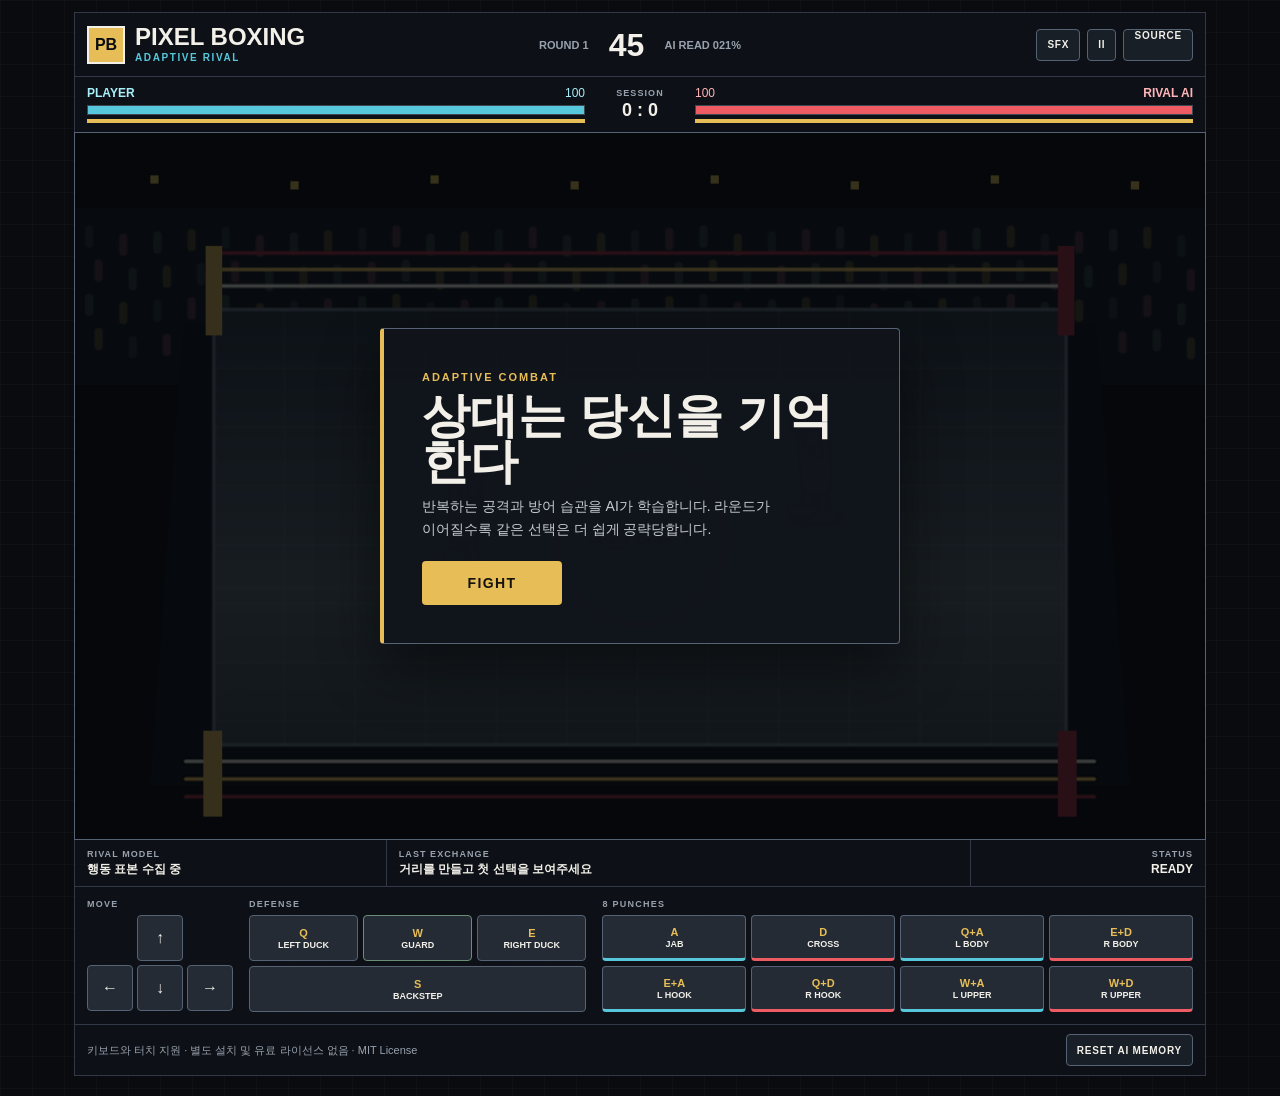
==== commit 97460406: "Complete adaptive browser build and deploy to GitHub Pages" ====
--- a/pixel-boxing/index.html
+++ b/pixel-boxing/index.html
@@ -1,1109 +1,134 @@
 <!doctype html>
-<html lang="en">
+<html lang="ko">
 <head>
-  <meta charset="utf-8" />
-  <meta name="viewport" content="width=device-width, initial-scale=1" />
-  <title>Pixel Boxing</title>
-  <style>
-    :root {
-      --bg: #07111f;
-      --panel: #0d1a2b;
-      --panel2: #0a1320;
-      --text: #e8f2ff;
-      --muted: #9db2d1;
-      --accent: #58d7ff;
-      --danger: #ff5f7a;
-      --good: #73ff9b;
-      --gold: #ffd45a;
-    }
-
-    html, body {
-      margin: 0;
-      min-height: 100%;
-      background:
-        radial-gradient(circle at 50% 20%, rgba(88,215,255,0.16), transparent 28%),
-        radial-gradient(circle at 20% 80%, rgba(255,213,90,0.12), transparent 24%),
-        linear-gradient(180deg, #050b14 0%, var(--bg) 40%, #040810 100%);
-      color: var(--text);
-      font-family: Inter, ui-sans-serif, system-ui, -apple-system, BlinkMacSystemFont, "Segoe UI", sans-serif;
-    }
-
-    body {
-      display: grid;
-      place-items: center;
-      padding: 20px;
-      box-sizing: border-box;
-    }
-
-    .shell {
-      width: min(1100px, 100%);
-      display: grid;
-      gap: 14px;
-    }
-
-    .topbar, .bottombar {
-      display: flex;
-      justify-content: space-between;
-      gap: 12px;
-      align-items: center;
-      padding: 12px 16px;
-      background: linear-gradient(180deg, rgba(18,31,52,0.95), rgba(12,20,34,0.95));
-      border: 1px solid rgba(116, 160, 223, 0.2);
-      border-radius: 18px;
-      box-shadow: 0 18px 45px rgba(0,0,0,0.35);
-      backdrop-filter: blur(8px);
-    }
-
-    .title {
-      display: flex;
-      flex-direction: column;
-      gap: 4px;
-    }
-
-    .title h1 {
-      margin: 0;
-      font-size: 22px;
-      letter-spacing: 0.08em;
-      text-transform: uppercase;
-    }
-
-    .title p, .hint, .stats, .log {
-      margin: 0;
-      color: var(--muted);
-      font-size: 13px;
-      line-height: 1.5;
-    }
-
-    .hud {
-      display: grid;
-      gap: 12px;
-      grid-template-columns: 1fr 1fr;
-      align-items: stretch;
-    }
-
-    .card {
-      padding: 12px 14px;
-      border-radius: 16px;
-      background: linear-gradient(180deg, rgba(16, 24, 40, 0.95), rgba(10, 16, 27, 0.95));
-      border: 1px solid rgba(127, 180, 255, 0.18);
-    }
-
-    .card .label {
-      display: flex;
-      justify-content: space-between;
-      align-items: baseline;
-      margin-bottom: 8px;
-      font-size: 13px;
-      color: var(--muted);
-      text-transform: uppercase;
-      letter-spacing: 0.08em;
-    }
-
-    .bar {
-      height: 16px;
-      border-radius: 999px;
-      overflow: hidden;
-      background: rgba(255,255,255,0.08);
-      box-shadow: inset 0 0 0 1px rgba(255,255,255,0.08);
-    }
-
-    .bar > span {
-      display: block;
-      height: 100%;
-      width: 100%;
-      transform-origin: left center;
-      transition: transform 0.08s linear;
-    }
-
-    .bar.health > span { background: linear-gradient(90deg, #71ffb0, #2bd66f); }
-    .bar.enemy > span { background: linear-gradient(90deg, #ff9b7f, #ff4d6d); }
-    .bar.stamina > span { background: linear-gradient(90deg, #87d7ff, #4a9cff); }
-
-    .canvas-wrap {
-      position: relative;
-      border-radius: 24px;
-      padding: 18px;
-      background: linear-gradient(180deg, rgba(19, 27, 45, 0.96), rgba(7, 12, 21, 0.98));
-      border: 1px solid rgba(120, 167, 255, 0.18);
-      box-shadow: 0 26px 60px rgba(0,0,0,0.42);
-    }
-
-    canvas {
-      width: 100%;
-      height: auto;
-      aspect-ratio: 16 / 9;
-      display: block;
-      border-radius: 18px;
-      background: #08111f;
-      image-rendering: pixelated;
-      image-rendering: crisp-edges;
-    }
-
-    .overlay {
-      position: absolute;
-      inset: 18px;
-      border-radius: 18px;
-      display: grid;
-      place-items: center;
-      pointer-events: none;
-      background: linear-gradient(180deg, rgba(2,5,10,0.08), rgba(2,5,10,0.28));
-      opacity: 0;
-      transition: opacity 0.15s ease;
-    }
-
-    .overlay.show { opacity: 1; }
-
-    .overlay .box {
-      max-width: 540px;
-      padding: 18px 20px;
-      border-radius: 18px;
-      background: rgba(5, 10, 18, 0.82);
-      border: 1px solid rgba(112, 180, 255, 0.22);
-      text-align: center;
-      box-shadow: 0 22px 40px rgba(0,0,0,0.28);
-    }
-
-    .overlay .box h2 {
-      margin: 0 0 8px;
-      font-size: 28px;
-      letter-spacing: 0.08em;
-      text-transform: uppercase;
-    }
-
-    .overlay .box p {
-      margin: 0;
-      color: var(--muted);
-      line-height: 1.6;
-    }
-
-    .log-panel {
-      display: grid;
-      gap: 8px;
-    }
-
-    .log {
-      min-height: 3.8em;
-      color: #dce9ff;
-    }
-
-    .controls {
-      display: flex;
-      flex-wrap: wrap;
-      gap: 8px;
-      align-items: center;
-      color: var(--muted);
-      font-size: 13px;
-    }
-
-    .pill {
-      padding: 5px 10px;
-      border-radius: 999px;
-      background: rgba(255,255,255,0.06);
-      border: 1px solid rgba(255,255,255,0.08);
-    }
-
-    .btn {
-      appearance: none;
-      border: 0;
-      padding: 10px 14px;
-      border-radius: 12px;
-      color: #08111f;
-      font-weight: 700;
-      background: linear-gradient(180deg, #9ee8ff, #58d7ff);
-      cursor: pointer;
-      box-shadow: 0 10px 20px rgba(88,215,255,0.18);
-    }
-
-    .btn:active { transform: translateY(1px); }
-
-    .control-dock {
-      display: grid;
-      gap: 10px;
-      grid-template-columns: repeat(4, minmax(0, 1fr));
-      align-items: stretch;
-    }
-
-    .control-dock .btn {
-      width: 100%;
-      font-size: 13px;
-      padding: 10px 8px;
-      background: linear-gradient(180deg, #d9f5ff, #72dfff);
-    }
-
-    .control-dock .btn.secondary {
-      color: var(--text);
-      background: linear-gradient(180deg, rgba(255,255,255,0.12), rgba(255,255,255,0.06));
-      border: 1px solid rgba(255,255,255,0.12);
-      box-shadow: none;
-    }
-
-    .control-dock .btn.action {
-      color: #06111e;
-      background: linear-gradient(180deg, #ffe98c, #ffc44f);
-    }
-
-    .control-dock .btn.danger {
-      color: #1d0810;
-      background: linear-gradient(180deg, #ffb0bf, #ff6f8d);
-    }
-
-    .control-dock .btn.guard {
-      color: #06111e;
-      background: linear-gradient(180deg, #a9f4ff, #6bc8ff);
-    }
-
-    .control-dock .btn:focus-visible,
-    .btn:focus-visible {
-      outline: 2px solid var(--gold);
-      outline-offset: 2px;
-    }
-
-    .tiny {
-      color: var(--muted);
-      font-size: 12px;
-    }
-
-    @media (max-width: 800px) {
-      body { padding: 10px; }
-      .hud { grid-template-columns: 1fr; }
-      .topbar, .bottombar { flex-direction: column; align-items: flex-start; }
-    }
-  </style>
+  <meta charset="utf-8">
+  <meta name="viewport" content="width=device-width, initial-scale=1, viewport-fit=cover">
+  <meta name="theme-color" content="#090b0f">
+  <meta name="description" content="플레이어의 습관을 학습하며 라운드마다 강해지는 AI 복서와 싸우는 브라우저 액션 게임">
+  <title>Pixel Boxing: Adaptive Rival</title>
+  <link rel="stylesheet" href="styles.css">
 </head>
 <body>
-  <div class="shell">
-    <div class="topbar">
-      <div class="title">
-        <h1>Pixel Boxing</h1>
-        <p>Fast browser boxing prototype. Orbit the opponent, land clean shots, survive the rounds.</p>
-      </div>
-      <div class="controls">
-        <span class="pill">Move: Arrow Keys / WASD</span>
-        <span class="pill">Jab: Z</span>
-        <span class="pill">Cross: X</span>
-        <span class="pill">Hook: C</span>
-        <span class="pill">Guard: V</span>
-        <span class="pill">Dodge: Space</span>
-        <span class="pill">Restart: R</span>
-      </div>
-    </div>
-
-    <div class="hud">
-      <div class="card">
-        <div class="label"><span>Boxer</span><span id="playerHpText">100 / 100</span></div>
-        <div class="bar health"><span id="playerHpBar"></span></div>
-      </div>
-      <div class="card">
-        <div class="label"><span>Opponent</span><span id="enemyHpText">100 / 100</span></div>
-        <div class="bar enemy"><span id="enemyHpBar"></span></div>
-      </div>
-      <div class="card">
-        <div class="label"><span>Stamina</span><span id="staminaText">100 / 100</span></div>
-        <div class="bar stamina"><span id="staminaBar"></span></div>
-      </div>
-      <div class="card">
-        <div class="label"><span>Match</span><span id="matchText">Round 1 / 3</span></div>
-        <div class="stats" id="statText">Close the distance, work the angle, make the knockout count.</div>
-      </div>
-    </div>
-
-    <div class="canvas-wrap">
-      <canvas id="game" width="320" height="180" tabindex="0" aria-label="Pixel Boxing Game"></canvas>
-      <div class="overlay show" id="overlay">
-        <div class="box">
-          <h2 id="overlayTitle">Press Start</h2>
-          <p id="overlayText">Click the screen and press any movement key. Land jabs, cross, hooks, and guard when you need it.</p>
+  <main class="game-shell">
+    <header class="broadcast-bar">
+      <div class="brand-lockup">
+        <span class="brand-mark" aria-hidden="true">PB</span>
+        <div>
+          <h1>Pixel Boxing</h1>
+          <p>Adaptive Rival</p>
         </div>
       </div>
-    </div>
 
-    <div class="control-dock" aria-label="Touch and mouse controls">
-      <button class="btn secondary" id="startBtn" type="button">Start</button>
-      <button class="btn secondary" id="leftBtn" type="button">Left Orbit</button>
-      <button class="btn secondary" id="rightBtn" type="button">Right Orbit</button>
-      <button class="btn secondary" id="upBtn" type="button">Up</button>
-      <button class="btn secondary" id="downBtn" type="button">Down</button>
-      <button class="btn secondary" id="stopBtn" type="button">Stop</button>
-      <button class="btn action" id="jabBtn" type="button">Jab</button>
-      <button class="btn action" id="crossBtn" type="button">Cross</button>
-      <button class="btn action" id="hookBtn" type="button">Hook</button>
-      <button class="btn guard" id="guardBtn" type="button">Guard</button>
-      <button class="btn secondary" id="dodgeBtn" type="button">Dodge</button>
-      <button class="btn danger" id="restartBtn" type="button">Restart</button>
-    </div>
+      <div class="round-readout" aria-live="polite">
+        <span id="roundLabel">ROUND 1</span>
+        <strong id="timerLabel">45</strong>
+        <span id="aiReadLabel">AI READ 012%</span>
+      </div>
 
-    <div class="bottombar log-panel">
-      <div class="log" id="log">Ready.</div>
-      <div class="tiny">This is a self-contained demo you can put on GitHub Pages or run locally by opening this file.</div>
-    </div>
-  </div>
+      <div class="header-actions">
+        <button class="icon-button" id="soundButton" type="button" aria-label="사운드 끄기" title="사운드 켜기/끄기">SFX</button>
+        <button class="icon-button" id="pauseButton" type="button" aria-label="일시정지" title="일시정지">II</button>
+        <a class="repo-link" href="https://github.com/acertainromance401/GAME" target="_blank" rel="noreferrer">SOURCE</a>
+      </div>
+    </header>
 
-  <script>
-    const canvas = document.getElementById('game');
-    const ctx = canvas.getContext('2d');
-    ctx.imageSmoothingEnabled = false;
+    <section class="fight-hud" aria-label="경기 상태">
+      <div class="fighter-status player-status">
+        <div class="status-line">
+          <strong>PLAYER</strong>
+          <span id="playerHpText">100</span>
+        </div>
+        <div class="meter hp-meter"><span id="playerHpBar"></span></div>
+        <div class="meter stamina-meter"><span id="playerStaminaBar"></span></div>
+      </div>
 
-    const ui = {
-      playerHpBar: document.getElementById('playerHpBar'),
-      enemyHpBar: document.getElementById('enemyHpBar'),
-      staminaBar: document.getElementById('staminaBar'),
-      playerHpText: document.getElementById('playerHpText'),
-      enemyHpText: document.getElementById('enemyHpText'),
-      staminaText: document.getElementById('staminaText'),
-      matchText: document.getElementById('matchText'),
-      statText: document.getElementById('statText'),
-      log: document.getElementById('log'),
-      overlay: document.getElementById('overlay'),
-      overlayTitle: document.getElementById('overlayTitle'),
-      overlayText: document.getElementById('overlayText'),
-      startBtn: document.getElementById('startBtn'),
-      leftBtn: document.getElementById('leftBtn'),
-      rightBtn: document.getElementById('rightBtn'),
-      upBtn: document.getElementById('upBtn'),
-      downBtn: document.getElementById('downBtn'),
-      stopBtn: document.getElementById('stopBtn'),
-      jabBtn: document.getElementById('jabBtn'),
-      crossBtn: document.getElementById('crossBtn'),
-      hookBtn: document.getElementById('hookBtn'),
-      guardBtn: document.getElementById('guardBtn'),
-      dodgeBtn: document.getElementById('dodgeBtn'),
-      restartBtn: document.getElementById('restartBtn')
-    };
+      <div class="session-score">
+        <span>SESSION</span>
+        <strong><b id="playerScore">0</b> : <b id="enemyScore">0</b></strong>
+      </div>
 
-    const W = 320, H = 180;
-    const ring = { x: 28, y: 18, w: 264, h: 118 };
-    const keys = new Set();
-    const heldControls = new Set();
-    const palette = {
-      sky1: '#0a1730', sky2: '#13274b', ring: '#2a3551',
-      rope: '#ad6a34', rope2: '#f1c56b', mat: '#24324e', mat2: '#34466a',
-      crowd: '#0b1424', crowd2: '#1d2944', light: '#fff1a8',
-      skin: '#f3c9a5', shadow: '#ba8f6f', outline: '#0b0b14',
-      player: '#71d7ff', player2: '#2989d8', enemy: '#ff6e86', enemy2: '#d83e64', white: '#eef6ff', yellow: '#ffda63'
-    };
+      <div class="fighter-status enemy-status">
+        <div class="status-line">
+          <span id="enemyHpText">100</span>
+          <strong>RIVAL AI</strong>
+        </div>
+        <div class="meter hp-meter"><span id="enemyHpBar"></span></div>
+        <div class="meter stamina-meter"><span id="enemyStaminaBar"></span></div>
+      </div>
+    </section>
 
-    const rnd = (a, b) => a + Math.random() * (b - a);
-    const clamp = (v, a, b) => Math.max(a, Math.min(b, v));
-    const len = (dx, dy) => Math.hypot(dx, dy);
+    <section class="arena-stage" aria-label="Pixel Boxing 경기장">
+      <canvas id="gameCanvas" width="960" height="600" tabindex="0" aria-label="복싱 게임 캔버스"></canvas>
 
-    const game = {
-      state: 'intro',
-      round: 1,
-      maxRounds: 3,
-      shake: 0,
-      flash: 0,
-      clock: 0,
-      logs: [],
-      messageTimer: 0,
-      player: makeFighter('player', 72, 112, palette.player, palette.player2),
-      enemy: makeFighter('enemy', 236, 112, palette.enemy, palette.enemy2)
-    };
+      <div class="fight-overlay is-visible" id="fightOverlay" role="dialog" aria-modal="true" aria-labelledby="overlayTitle">
+        <div class="overlay-panel">
+          <span class="overlay-kicker" id="overlayKicker">ADAPTIVE COMBAT</span>
+          <h2 id="overlayTitle">상대는 당신을 기억한다</h2>
+          <p id="overlayText">반복하는 공격과 방어 습관을 AI가 학습합니다. 라운드가 이어질수록 같은 선택은 더 쉽게 공략당합니다.</p>
+          <button class="primary-action" id="overlayButton" type="button">FIGHT</button>
+        </div>
+      </div>
 
-    function makeFighter(kind, x, y, color1, color2) {
-      return {
-        kind,
-        x, y,
-        vx: 0, vy: 0,
-        facing: 1,
-        hp: 100,
-        stamina: 100,
-        maxHp: 100,
-        maxStamina: 100,
-        action: 'idle',
-        actionTime: 0,
-        actionDur: 0,
-        actionActiveA: 0,
-        actionActiveB: 0,
-        actionDamage: 0,
-        actionReach: 16,
-        actionWidth: 16,
-        actionHeight: 10,
-        actionDone: false,
-        hitstun: 0,
-        guard: false,
-        dodge: 0,
-        invuln: 0,
-        aiCooldown: 0,
-        combo: 0,
-        color1,
-        color2,
-        lastHit: ''
-      };
-    }
+      <div class="impact-message" id="impactMessage" aria-live="assertive"></div>
+    </section>
 
-    function resetFight() {
-      game.round = 1;
-      game.state = 'intro';
-      resetRound();
-      game.logs = [];
-      game.shake = 0;
-      pushLog('New fight.');
-      showOverlay(true, 'Press Start', 'Click the screen and press any movement key. Land clean shots, use guard and dodge when the enemy closes in.');
-    }
+    <section class="tactical-strip" aria-label="AI 분석 상태">
+      <div class="readout-block">
+        <span class="readout-label">RIVAL MODEL</span>
+        <strong id="modelLabel">관찰 시작 전</strong>
+      </div>
+      <div class="readout-block center-readout">
+        <span class="readout-label">LAST EXCHANGE</span>
+        <strong id="exchangeLabel">거리를 만들고 첫 선택을 보여주세요</strong>
+      </div>
+      <div class="readout-block right-readout">
+        <span class="readout-label">STATUS</span>
+        <strong id="statusLabel">READY</strong>
+      </div>
+    </section>
 
-    function ensureStarted() {
-      if (game.state === 'intro') {
-        game.state = 'ready';
-        showOverlay(false, '', '');
-        pushLog('Bell.');
-      }
-    }
+    <section class="controls-panel" aria-label="게임 조작">
+      <div class="control-group movement-controls">
+        <span class="group-label">MOVE</span>
+        <div class="dpad">
+          <button class="control-button dpad-up" data-hold="up" type="button" aria-label="위로 이동">&uarr;</button>
+          <button class="control-button dpad-left" data-hold="left" type="button" aria-label="왼쪽 이동">&larr;</button>
+          <button class="control-button dpad-down" data-hold="down" type="button" aria-label="아래로 이동">&darr;</button>
+          <button class="control-button dpad-right" data-hold="right" type="button" aria-label="오른쪽 이동">&rarr;</button>
+        </div>
+      </div>
 
-    function tapAction(action) {
-      ensureStarted();
-      if (startAction(game.player, action)) {
-        pushLog(`You used ${action}.`);
-      }
-      canvas.focus();
-    }
+      <div class="control-group defense-controls">
+        <span class="group-label">DEFENSE</span>
+        <div class="defense-grid">
+          <button class="control-button defense-button" data-action="duck_left" type="button"><kbd>Q</kbd><span>LEFT DUCK</span></button>
+          <button class="control-button defense-button guard-button" data-hold="guard" type="button"><kbd>W</kbd><span>GUARD</span></button>
+          <button class="control-button defense-button" data-action="duck_right" type="button"><kbd>E</kbd><span>RIGHT DUCK</span></button>
+          <button class="control-button defense-button wide-control" data-action="backstep" type="button"><kbd>S</kbd><span>BACKSTEP</span></button>
+        </div>
+      </div>
 
-    function setHeldControl(name, active) {
-      if (active) {
-        heldControls.add(name);
-      } else {
-        heldControls.delete(name);
-      }
-      ensureStarted();
-      canvas.focus();
-    }
+      <div class="control-group attack-controls">
+        <span class="group-label">8 PUNCHES</span>
+        <div class="attack-grid">
+          <button class="control-button attack-button lead" data-action="jab" type="button"><kbd>A</kbd><span>JAB</span></button>
+          <button class="control-button attack-button rear" data-action="cross" type="button"><kbd>D</kbd><span>CROSS</span></button>
+          <button class="control-button attack-button lead" data-action="left_body" type="button"><kbd>Q+A</kbd><span>L BODY</span></button>
+          <button class="control-button attack-button rear" data-action="right_body" type="button"><kbd>E+D</kbd><span>R BODY</span></button>
+          <button class="control-button attack-button lead" data-action="left_hook" type="button"><kbd>E+A</kbd><span>L HOOK</span></button>
+          <button class="control-button attack-button rear" data-action="right_hook" type="button"><kbd>Q+D</kbd><span>R HOOK</span></button>
+          <button class="control-button attack-button lead" data-action="left_uppercut" type="button"><kbd>W+A</kbd><span>L UPPER</span></button>
+          <button class="control-button attack-button rear" data-action="right_uppercut" type="button"><kbd>W+D</kbd><span>R UPPER</span></button>
+        </div>
+      </div>
+    </section>
 
-    function resetRound() {
-      game.player = makeFighter('player', 72, 112, palette.player, palette.player2);
-      game.enemy = makeFighter('enemy', 236, 112, palette.enemy, palette.enemy2);
-      game.player.hp = 100;
-      game.enemy.hp = 100;
-      game.player.stamina = 100;
-      game.enemy.stamina = 100;
-      game.player.action = 'idle';
-      game.enemy.action = 'idle';
-      game.player.actionTime = game.enemy.actionTime = 0;
-      game.player.hitstun = game.enemy.hitstun = 0;
-      game.player.invuln = game.enemy.invuln = 0;
-      game.player.combo = game.enemy.combo = 0;
-      game.player.guard = game.enemy.guard = false;
-      game.player.dodge = game.enemy.dodge = 0;
-    }
+    <footer class="submission-footer">
+      <p>키보드와 터치 지원 · 별도 설치 및 유료 라이선스 없음 · MIT License</p>
+      <button id="resetLearningButton" type="button">RESET AI MEMORY</button>
+    </footer>
+  </main>
 
-    function pushLog(text) {
-      game.logs.unshift(text);
-      game.logs = game.logs.slice(0, 4);
-      ui.log.textContent = game.logs.join(' · ');
-    }
-
-    function showOverlay(show, title, text) {
-      ui.overlay.classList.toggle('show', show);
-      ui.overlayTitle.textContent = title;
-      ui.overlayText.textContent = text;
-    }
-
-    function startAction(f, action) {
-      if (f.hitstun > 0 || f.actionTime > 0) return false;
-      if (f.stamina <= 0 && action !== 'guard') return false;
-
-      f.action = action;
-      f.actionTime = 0;
-      f.actionDone = false;
-      f.guard = action === 'guard';
-      f.dodge = action === 'dodge' ? 0.18 : 0;
-      f.invuln = action === 'dodge' ? 0.15 : 0;
-
-      const data = {
-        jab:   { d: 0.22, a0: 0.05, a1: 0.13, dmg: 8,  reach: 22, width: 16, height: 10, cost: 7,  push: 8,  y: 5 },
-        cross: { d: 0.34, a0: 0.12, a1: 0.22, dmg: 11, reach: 26, width: 18, height: 10, cost: 10, push: 11, y: 6 },
-        hook:  { d: 0.40, a0: 0.13, a1: 0.28, dmg: 14, reach: 18, width: 14, height: 12, cost: 13, push: 13, y: 4 },
-        guard: { d: 0.999, a0: 0,    a1: 0,    dmg: 0,  reach: 0,  width: 0,  height: 0,  cost: 4,  push: 0,   y: 0 },
-        dodge: { d: 0.20, a0: 0,    a1: 0,    dmg: 0,  reach: 0,  width: 0,  height: 0,  cost: 6,  push: 0,   y: 0 }
-      }[action];
-
-      f.actionDur = data.d;
-      f.actionActiveA = data.a0;
-      f.actionActiveB = data.a1;
-      f.actionDamage = data.dmg;
-      f.actionReach = data.reach;
-      f.actionWidth = data.width;
-      f.actionHeight = data.height;
-      f.stamina = clamp(f.stamina - data.cost, 0, f.maxStamina);
-      f.lastHit = '';
-      if (action === 'guard') pushLog(f.kind === 'player' ? 'Guard up.' : 'Enemy guards.');
-      return true;
-    }
-
-    function oppositeFacing(a, b) {
-      a.facing = a.x < b.x ? 1 : -1;
-    }
-
-    function applyKnockback(src, dst, power) {
-      const dir = src.x < dst.x ? 1 : -1;
-      dst.x += dir * power;
-      dst.y += (src.y < dst.y ? 1 : -1) * 2;
-      dst.x = clamp(dst.x, ring.x + 16, ring.x + ring.w - 16);
-      dst.y = clamp(dst.y, ring.y + 20, ring.y + ring.h - 10);
-      dst.hitstun = 0.14;
-      dst.vx = dir * power * 1.2;
-      dst.vy = (src.y < dst.y ? 1 : -1) * 10;
-    }
-
-    function hitCheck(attacker, defender) {
-      const dx = defender.x - attacker.x;
-      const dy = defender.y - attacker.y;
-      const front = attacker.facing;
-      const forward = dx * front;
-      if (forward < 0) return false;
-      if (forward > attacker.actionReach) return false;
-      if (Math.abs(dy) > attacker.actionHeight) return false;
-      return true;
-    }
-
-    function resolveHit(attacker, defender, actionName) {
-      if (defender.invuln > 0) return;
-      let damage = attacker.actionDamage;
-      let note = 'hit';
-
-      if (defender.guard) {
-        damage = Math.max(1, Math.floor(damage * 0.35));
-        attacker.stamina = clamp(attacker.stamina - 3, 0, attacker.maxStamina);
-        note = 'blocked';
-      }
-
-      defender.hp = clamp(defender.hp - damage, 0, defender.maxHp);
-      defender.lastHit = `${actionName} ${note} for ${damage}`;
-      attacker.combo += 1;
-      game.shake = Math.max(game.shake, damage * 0.5);
-      game.flash = 0.12;
-      pushLog((attacker.kind === 'player' ? 'You' : 'Enemy') + ` landed ${actionName} (${note}, ${damage}).`);
-      applyKnockback(attacker, defender, actionName === 'hook' ? 12 : actionName === 'cross' ? 10 : 8);
-    }
-
-    function finishAction(f) {
-      f.action = 'idle';
-      f.actionTime = 0;
-      f.actionDur = 0;
-      f.actionActiveA = 0;
-      f.actionActiveB = 0;
-      f.actionDamage = 0;
-      f.actionReach = 16;
-      f.actionWidth = 16;
-      f.actionHeight = 10;
-      f.actionDone = false;
-      if (f.guard) f.guard = false;
-    }
-
-    function updateFighter(f, other, dt) {
-      f.stamina = clamp(f.stamina + dt * 8, 0, f.maxStamina);
-      if (f.action === 'guard') f.stamina = clamp(f.stamina - dt * 18, 0, f.maxStamina);
-      f.invuln = Math.max(0, f.invuln - dt);
-      f.hitstun = Math.max(0, f.hitstun - dt);
-      f.dodge = Math.max(0, f.dodge - dt);
-      if (f.hitstun > 0) {
-        f.action = 'hit';
-        f.vx *= 0.92;
-        f.vy *= 0.92;
-      }
-
-      if (f.actionTime > 0) {
-        f.actionTime += dt;
-        if (!f.actionDone && f.actionTime >= f.actionActiveA && f.actionTime <= f.actionActiveB) {
-          if (hitCheck(f, other)) {
-            resolveHit(f, other, f.action);
-            f.actionDone = true;
-          }
-        }
-        if (f.actionTime >= f.actionDur) {
-          if (f.action === 'dodge') f.invuln = 0;
-          finishAction(f);
-        }
-      }
-
-      const speed = f.kind === 'player' ? 66 : 52;
-      if (f.hitstun <= 0 && f.action !== 'guard' && f.action !== 'dodge' && f.actionTime <= 0) {
-        let mvx = 0, mvy = 0;
-        if (f.kind === 'player') {
-          mvx = (keys.has('ArrowRight') || keys.has('d') ? 1 : 0) - (keys.has('ArrowLeft') || keys.has('a') ? 1 : 0);
-          mvy = (keys.has('ArrowDown') || keys.has('s') ? 1 : 0) - (keys.has('ArrowUp') || keys.has('w') ? 1 : 0);
-        } else {
-          const dx = other.x - f.x;
-          const dy = other.y - f.y;
-          mvx = Math.sign(dx);
-          mvy = Math.abs(dx) > 30 ? Math.sign(dy) : Math.sign(dy) * 0.45;
-          const rng = len(dx, dy);
-          if (rng < 28) {
-            mvx *= -0.4;
-            mvy *= -0.2;
-          }
-        }
-
-        const mag = Math.hypot(mvx, mvy) || 1;
-        if (mag > 1) { mvx /= mag; mvy /= mag; }
-        f.vx = mvx * speed;
-        f.vy = mvy * speed;
-      }
-
-      if (f.kind === 'player' && (keys.has('Space'))) {
-        // Space is handled on keydown to avoid repeat.
-      }
-
-      f.x += f.vx * dt;
-      f.y += f.vy * dt;
-
-      f.x = clamp(f.x, ring.x + 12, ring.x + ring.w - 12);
-      f.y = clamp(f.y, ring.y + 18, ring.y + ring.h - 12);
-
-      // drag
-      f.vx *= 0.82;
-      f.vy *= 0.82;
-
-      oppositeFacing(f, other);
-    }
-
-    function enemyThink() {
-      const e = game.enemy, p = game.player;
-      if (e.hp <= 0 || game.state === 'ko') return;
-      if (e.actionTime > 0 || e.hitstun > 0) return;
-      if (e.aiCooldown > 0) return;
-
-      const distance = len(p.x - e.x, p.y - e.y);
-      const lowHp = e.hp < 35;
-      const pick = Math.random();
-
-      if (lowHp && pick < 0.35) {
-        startAction(e, 'guard');
-        e.aiCooldown = 0.55;
-        return;
-      }
-      if (distance > 42) {
-        e.vx -= Math.sign(e.x - p.x) * 26;
-        e.vy += Math.sign(p.y - e.y) * 10;
-        e.aiCooldown = 0.20;
-        return;
-      }
-      if (distance < 20 && pick < 0.35) {
-        startAction(e, 'dodge');
-        e.aiCooldown = 0.35;
-        return;
-      }
-      if (distance < 26) {
-        if (pick < 0.5) startAction(e, 'jab');
-        else if (pick < 0.82) startAction(e, 'cross');
-        else startAction(e, 'hook');
-        e.aiCooldown = 0.45;
-        return;
-      }
-      if (pick < 0.4) {
-        startAction(e, 'jab');
-        e.aiCooldown = 0.40;
-      } else {
-        e.vx -= Math.sign(e.x - p.x) * 18;
-        e.vy += Math.sign(p.y - e.y) * 8;
-        e.aiCooldown = 0.18;
-      }
-    }
-
-    function restartBattle() {
-      resetRound();
-      game.state = 'ready';
-      game.round = 1;
-      showOverlay(false, '', '');
-      pushLog('Fight start.');
-    }
-
-    function nextRound() {
-      game.round += 1;
-      if (game.round > game.maxRounds) {
-        game.state = 'ko';
-        showOverlay(true, 'Victory', 'You won the match. Press R to run it again.');
-        return;
-      }
-      resetRound();
-      game.state = 'ready';
-      pushLog(`Round ${game.round} bell.`);
-      showOverlay(false, '', '');
-    }
-
-    function update(dt) {
-      game.clock += dt;
-      game.player.guard = keys.has('v') || heldControls.has('guard');
-      if (game.player.guard && game.player.actionTime <= 0 && game.player.hitstun <= 0) {
-        game.player.action = 'guard';
-      } else if (!game.player.guard && game.player.action === 'guard' && game.player.actionTime <= 0) {
-        finishAction(game.player);
-      }
-
-      if (game.state === 'intro') {
-        // Waiting for first action.
-        if ([...keys].some(k => ['ArrowLeft','ArrowRight','ArrowUp','ArrowDown','w','a','s','d','z','x','c','v',' '].includes(k)) || heldControls.size > 0) {
-          game.state = 'ready';
-          showOverlay(false, '', '');
-          pushLog('Bell.');
-        }
-      }
-
-      if (game.state === 'ko') return;
-
-      // Player actions
-      if (game.player.hitstun <= 0 && game.player.actionTime <= 0) {
-        if (keys.has('z')) { startAction(game.player, 'jab'); keys.delete('z'); }
-        else if (keys.has('x')) { startAction(game.player, 'cross'); keys.delete('x'); }
-        else if (keys.has('c')) { startAction(game.player, 'hook'); keys.delete('c'); }
-        else if (keys.has(' ')) { startAction(game.player, 'dodge'); keys.delete(' '); }
-        else if (heldControls.has('left')) { game.player.vx -= 28; }
-        else if (heldControls.has('right')) { game.player.vx += 28; }
-        else if (heldControls.has('up')) { game.player.vy -= 28; }
-        else if (heldControls.has('down')) { game.player.vy += 28; }
-      }
-
-      game.player.guard = keys.has('v');
-      if (game.player.guard && game.player.actionTime <= 0 && game.player.hitstun <= 0) {
-        game.player.action = 'guard';
-      }
-
-      game.player.aiCooldown = Math.max(0, game.player.aiCooldown - dt);
-      game.enemy.aiCooldown = Math.max(0, game.enemy.aiCooldown - dt);
-
-      if (game.enemy.hp > 0 && game.player.hp > 0) {
-        if (game.enemy.aiCooldown <= 0) enemyThink();
-      }
-
-      updateFighter(game.player, game.enemy, dt);
-      updateFighter(game.enemy, game.player, dt);
-
-      // If a fighter is actively guarding, keep them in guard pose.
-      if (game.player.guard && game.player.actionTime <= 0 && game.player.hitstun <= 0) game.player.action = 'guard';
-      if (game.enemy.guard && game.enemy.actionTime <= 0 && game.enemy.hitstun <= 0) game.enemy.action = 'guard';
-
-      // KO checks
-      if (game.player.hp <= 0 && game.state !== 'ko') {
-        game.state = 'ko';
-        showOverlay(true, 'KO', 'You got knocked out. Press R to restart the match.');
-        pushLog('You were knocked out.');
-      }
-      if (game.enemy.hp <= 0 && game.state !== 'ko') {
-        pushLog(`Round ${game.round} KO!`);
-        if (game.round >= game.maxRounds) {
-          game.state = 'ko';
-          showOverlay(true, 'Victory', 'You won the match. Press R to play again.');
-        } else {
-          showOverlay(true, 'Round KO', 'Next round loading...');
-          setTimeout(() => nextRound(), 900);
-        }
-      }
-
-      // match overlay for intro/ko only
-      if (game.state === 'ready') showOverlay(false, '', '');
-
-      // screen effects
-      game.shake = Math.max(0, game.shake - dt * 24);
-      game.flash = Math.max(0, game.flash - dt * 2.5);
-    }
-
-    function drawRect(x, y, w, h, color) {
-      ctx.fillStyle = color;
-      ctx.fillRect(x | 0, y | 0, w | 0, h | 0);
-    }
-
-    function drawRing() {
-      // Background
-      const g = ctx.createLinearGradient(0, 0, 0, H);
-      g.addColorStop(0, palette.sky1);
-      g.addColorStop(0.55, palette.sky2);
-      g.addColorStop(1, '#050b14');
-      ctx.fillStyle = g;
-      ctx.fillRect(0, 0, W, H);
-
-      // Crowd silhouettes and lights
-      for (let i = 0; i < 26; i++) {
-        const x = i * 12 + ((game.clock * 20) % 12);
-        drawRect(x, 18 + (i % 3) * 2, 9, 20 + (i % 4), i % 2 ? palette.crowd : palette.crowd2);
-      }
-      for (let i = 0; i < 8; i++) {
-        drawRect(24 + i * 36, 8 + (i % 2) * 2, 4, 4, i % 2 ? palette.light : palette.yellow);
-      }
-
-      // ring glow
-      drawRect(ring.x - 8, ring.y - 8, ring.w + 16, ring.h + 16, 'rgba(255,255,255,0.03)');
-      drawRect(ring.x, ring.y, ring.w, ring.h, palette.mat);
-      drawRect(ring.x + 2, ring.y + 2, ring.w - 4, ring.h - 4, palette.mat2);
-
-      // ropes
-      const ropeYs = [24, 44, 94, 114];
-      ropeYs.forEach((y, idx) => {
-        drawRect(ring.x - 3, y, ring.w + 6, 2, idx % 2 ? palette.rope2 : palette.rope);
-      });
-      // corner posts
-      [[ring.x, ring.y], [ring.x + ring.w - 4, ring.y], [ring.x, ring.y + ring.h - 4], [ring.x + ring.w - 4, ring.y + ring.h - 4]].forEach(([x, y], i) => {
-        drawRect(x, y, 4, 4, i % 2 ? palette.yellow : palette.rope2);
-      });
-
-      // floor texture
-      for (let y = ring.y + 6; y < ring.y + ring.h - 6; y += 6) {
-        for (let x = ring.x + 6; x < ring.x + ring.w - 6; x += 8) {
-          drawRect(x + ((y + x) % 2), y, 2, 1, 'rgba(255,255,255,0.05)');
-        }
-      }
-
-      // center logo
-      drawRect(150, 79, 20, 2, 'rgba(255,255,255,0.08)');
-      drawRect(159, 70, 2, 20, 'rgba(255,255,255,0.08)');
-    }
-
-    function drawShadow(f) {
-      const width = 18 + Math.abs(f.vx) * 0.03;
-      const alpha = f.kind === 'player' ? 0.24 : 0.28;
-      ctx.fillStyle = `rgba(0,0,0,${alpha})`;
-      ctx.beginPath();
-      ctx.ellipse(f.x, f.y + 11, width, 4, 0, 0, Math.PI * 2);
-      ctx.fill();
-    }
-
-    function drawBoxer(f) {
-      const facing = f.facing;
-      const action = f.action;
-      const x = f.x;
-      const y = f.y;
-      const bob = action === 'dodge' ? -4 : action === 'hit' ? -1 : Math.sin(game.clock * 8 + f.x * 0.1) * 1.5;
-      const lowered = action === 'guard' ? 2 : 0;
-      const headW = 10, headH = 8;
-      const bodyW = 12, bodyH = 14;
-      const armW = 4, armH = 12;
-      const legW = 4, legH = 10;
-      const torsoColor = f.kind === 'player' ? f.color1 : f.color1;
-      const shade = f.kind === 'player' ? f.color2 : f.color2;
-      const outline = palette.outline;
-      const skin = palette.skin;
-      const flash = f.invuln > 0 ? palette.yellow : skin;
-      const hitTilt = action === 'hit' ? -2 : 0;
-
-      ctx.save();
-      if (game.shake > 0) {
-        const sx = rnd(-game.shake, game.shake);
-        const sy = rnd(-game.shake * 0.6, game.shake * 0.6);
-        ctx.translate(sx, sy);
-      }
-
-      // body anchor
-      const bx = x | 0;
-      const by = (y + bob) | 0;
-
-      // shadow under fighter
-      drawRect(bx - 7, by + 16, 14, 3, 'rgba(0,0,0,0.34)');
-
-      // legs (outline + fill)
-      const legY = by + 11 + lowered;
-      const leftLegX = facing === 1 ? bx - 4 : bx;
-      const rightLegX = facing === 1 ? bx + 3 : bx - 7;
-      drawRect(leftLegX - 1, legY - 1, legW + 2, legH + 2, outline);
-      drawRect(leftLegX, legY, legW, legH, shade);
-      drawRect(rightLegX - 1, legY - 1, legW + 2, legH + 2, outline);
-      drawRect(rightLegX, legY, legW, legH, shade);
-
-      // torso
-      const torsoX = facing === 1 ? bx - 5 : bx - 7;
-      const torsoY = by + 1 + lowered + (action === 'dodge' ? 2 : 0);
-      drawRect(torsoX - 1, torsoY - 1, bodyW + 2, bodyH + 2, outline);
-      drawRect(torsoX, torsoY, bodyW, bodyH, torsoColor);
-      drawRect(torsoX + 2, torsoY + 2, 8, 3, shade);
-      drawRect(torsoX + 3, torsoY + 7, 7, 2, shade);
-
-      // head
-      const headX = facing === 1 ? bx - 2 : bx - 8;
-      const headY = by - 7 + (action === 'guard' ? 1 : 0) + (action === 'hit' ? hitTilt : 0);
-      drawRect(headX - 1, headY - 1, headW + 2, headH + 2, outline);
-      drawRect(headX, headY, headW, headH, flash);
-      drawRect(headX + 2, headY + 2, 2, 2, outline);
-      drawRect(headX + 6, headY + 2, 2, 2, outline);
-      drawRect(headX + 3, headY + 5, 4, 1, outline);
-
-      // arms / gloves
-      const punchOut = action === 'jab' ? 1 : action === 'cross' ? 2 : action === 'hook' ? 1 : 0;
-      const armForward = facing === 1 ? 1 : -1;
-      const backArm = -armForward;
-
-      function arm(baseX, baseY, dir, extended, up) {
-        const ax = baseX + (dir === 1 ? 8 : -1);
-        const ay = baseY + (up ? -1 : 1);
-        const len = extended ? 7 : 4;
-        const glovex = ax + dir * len;
-        const glovey = ay + (up ? -2 : 0);
-        drawRect(ax - 1, ay - 1, 4, 4, outline);
-        drawRect(ax, ay, 2, 2, shade);
-        drawRect(glovex - 1, glovey - 1, 4, 4, outline);
-        drawRect(glovex, glovey, 2, 2, f.kind === 'player' ? palette.player : palette.enemy);
-      }
-
-      if (action === 'jab') {
-        arm(torsoX, torsoY + 3, armForward, true, false);
-        arm(torsoX, torsoY + 5, backArm, false, false);
-      } else if (action === 'cross') {
-        arm(torsoX, torsoY + 3, armForward, false, false);
-        arm(torsoX, torsoY + 5, backArm, true, false);
-      } else if (action === 'hook') {
-        arm(torsoX, torsoY + 2, armForward, true, true);
-        arm(torsoX, torsoY + 5, backArm, false, false);
-      } else if (action === 'guard') {
-        arm(torsoX, torsoY + 2, armForward, false, true);
-        arm(torsoX, torsoY + 3, backArm, false, true);
-      } else if (action === 'dodge') {
-        drawRect(torsoX + 1, torsoY + 3, 2, 2, shade);
-        drawRect(torsoX + 7, torsoY + 3, 2, 2, shade);
-      } else if (action === 'hit') {
-        arm(torsoX, torsoY + 2, -armForward, false, true);
-        arm(torsoX, torsoY + 5, backArm, false, false);
-      } else {
-        arm(torsoX, torsoY + 3, armForward, false, false);
-        arm(torsoX, torsoY + 5, backArm, false, false);
-      }
-
-      // glove highlight / eye sparkle
-      if (action === 'guard') {
-        drawRect(headX + (facing === 1 ? 6 : 3), headY + 1, 1, 1, palette.white);
-      }
-      if (action === 'hit') {
-        drawRect(headX + 4, headY + 3, 2, 1, palette.yellow);
-      }
-
-      ctx.restore();
-    }
-
-    function drawUI() {
-      const p = game.player, e = game.enemy;
-      ui.playerHpText.textContent = `${p.hp} / ${p.maxHp}`;
-      ui.enemyHpText.textContent = `${e.hp} / ${e.maxHp}`;
-      ui.staminaText.textContent = `${Math.round(p.stamina)} / ${p.maxStamina}`;
-      ui.matchText.textContent = `Round ${game.round} / ${game.maxRounds}`;
-      ui.statText.textContent = game.state === 'ko'
-        ? 'Match finished. Press R to restart.'
-        : (game.state === 'intro'
-          ? 'Click the game and start fighting.'
-          : `Angle control, clean shots, and timing. ${p.combo > 0 ? `Combo ${p.combo}.` : 'Look for the opening.'}`);
-      ui.playerHpBar.style.transform = `scaleX(${clamp(p.hp / p.maxHp, 0, 1)})`;
-      ui.enemyHpBar.style.transform = `scaleX(${clamp(e.hp / e.maxHp, 0, 1)})`;
-      ui.staminaBar.style.transform = `scaleX(${clamp(p.stamina / p.maxStamina, 0, 1)})`;
-    }
-
-    function render() {
-      drawRing();
-
-      // Draw in a stable order based on depth.
-      const fighters = [game.player, game.enemy].sort((a, b) => a.y - b.y);
-      drawShadow(fighters[0]);
-      drawShadow(fighters[1]);
-
-      drawBoxer(fighters[0]);
-      drawBoxer(fighters[1]);
-
-      if (game.flash > 0) {
-        ctx.fillStyle = `rgba(255,255,255,${0.08 * game.flash * 4})`;
-        ctx.fillRect(0, 0, W, H);
-      }
-
-      if (game.state === 'intro') {
-        // subtle title chip inside the arena
-        ctx.fillStyle = 'rgba(0,0,0,0.22)';
-        ctx.fillRect(106, 69, 108, 20);
-        ctx.fillStyle = palette.white;
-        ctx.fillText('READY', 140, 82);
-      }
-
-      if (game.state === 'ko') {
-        ctx.fillStyle = 'rgba(0,0,0,0.34)';
-        ctx.fillRect(0, 0, W, H);
-      }
-
-      drawUI();
-    }
-
-    function tick(ts) {
-      if (!game.lastTs) game.lastTs = ts;
-      let dt = (ts - game.lastTs) / 1000;
-      game.lastTs = ts;
-      dt = Math.min(dt, 0.033);
-
-      if (game.state !== 'ko') {
-        update(dt);
-      }
-
-      render();
-      requestAnimationFrame(tick);
-    }
-
-    function onKeyDown(e) {
-      const key = e.key;
-      if (['ArrowUp','ArrowDown','ArrowLeft','ArrowRight',' ','z','x','c','v','r','w','a','s','d'].includes(key.toLowerCase()) || key.startsWith('Arrow')) {
-        e.preventDefault();
-      }
-      keys.add(key);
-
-      if (key.toLowerCase() === 'r') {
-        resetFight();
-      }
-
-      if (game.state === 'intro') {
-        game.state = 'ready';
-        showOverlay(false, '', '');
-      }
-
-      if (game.state === 'ko' && key.toLowerCase() === 'r') {
-        resetFight();
-      }
-
-      if (game.state === 'ready' || game.state === 'intro') {
-        if (key === ' ') startAction(game.player, 'dodge');
-        if (key.toLowerCase() === 'z') startAction(game.player, 'jab');
-        if (key.toLowerCase() === 'x') startAction(game.player, 'cross');
-        if (key.toLowerCase() === 'c') startAction(game.player, 'hook');
-      } else if (game.state === 'ko' && key.toLowerCase() !== 'r') {
-        // do nothing
-      }
-    }
-
-    function onKeyUp(e) {
-      keys.delete(e.key);
-      if (e.key.toLowerCase() === 'v') {
-        game.player.guard = false;
-        if (game.player.action === 'guard' && game.player.actionTime <= 0) finishAction(game.player);
-      }
-    }
-
-    window.addEventListener('keydown', onKeyDown, { passive: false });
-    window.addEventListener('keyup', onKeyUp);
-    canvas.addEventListener('pointerdown', () => {
-      canvas.focus();
-      ensureStarted();
-    });
-    document.body.addEventListener('click', () => canvas.focus());
-
-    ui.startBtn.addEventListener('click', () => {
-      ensureStarted();
-      canvas.focus();
-    });
-    ui.leftBtn.addEventListener('mousedown', () => setHeldControl('left', true));
-    ui.leftBtn.addEventListener('mouseup', () => setHeldControl('left', false));
-    ui.leftBtn.addEventListener('mouseleave', () => setHeldControl('left', false));
-    ui.rightBtn.addEventListener('mousedown', () => setHeldControl('right', true));
-    ui.rightBtn.addEventListener('mouseup', () => setHeldControl('right', false));
-    ui.rightBtn.addEventListener('mouseleave', () => setHeldControl('right', false));
-    ui.upBtn.addEventListener('mousedown', () => setHeldControl('up', true));
-    ui.upBtn.addEventListener('mouseup', () => setHeldControl('up', false));
-    ui.upBtn.addEventListener('mouseleave', () => setHeldControl('up', false));
-    ui.downBtn.addEventListener('mousedown', () => setHeldControl('down', true));
-    ui.downBtn.addEventListener('mouseup', () => setHeldControl('down', false));
-    ui.downBtn.addEventListener('mouseleave', () => setHeldControl('down', false));
-    ui.stopBtn.addEventListener('click', () => heldControls.clear());
-    ui.jabBtn.addEventListener('click', () => tapAction('jab'));
-    ui.crossBtn.addEventListener('click', () => tapAction('cross'));
-    ui.hookBtn.addEventListener('click', () => tapAction('hook'));
-    ui.guardBtn.addEventListener('mousedown', () => setHeldControl('guard', true));
-    ui.guardBtn.addEventListener('mouseup', () => setHeldControl('guard', false));
-    ui.guardBtn.addEventListener('mouseleave', () => setHeldControl('guard', false));
-    ui.dodgeBtn.addEventListener('click', () => tapAction('dodge'));
-    ui.restartBtn.addEventListener('click', () => resetFight());
-
-    // Initial state
-    ctx.font = 'bold 10px monospace';
-    ctx.textAlign = 'center';
-    ctx.textBaseline = 'middle';
-    resetFight();
-    showOverlay(true, 'Press Start', 'Click Start or the ring, or use the buttons below. Z jab, X cross, C hook, V guard, Space dodge, R restart.');
-    requestAnimationFrame(tick);
-  </script>
+  <script src="game.js" defer></script>
 </body>
-</html>
+</html>
--- a/pixel-boxing/styles.css
+++ b/pixel-boxing/styles.css
@@ -0,0 +1,399 @@
+:root {
+  color-scheme: dark;
+  --ink: #090b0f;
+  --surface: #12161c;
+  --surface-raised: #191f27;
+  --line: #303945;
+  --line-bright: #566374;
+  --paper: #f2f0e9;
+  --muted: #98a2ae;
+  --cyan: #57c8dc;
+  --red: #ef5b62;
+  --gold: #e7bd57;
+  --control-size: 46px;
+}
+
+* { box-sizing: border-box; }
+
+html {
+  min-width: 320px;
+  min-height: 100%;
+  background: var(--ink);
+}
+
+body {
+  min-height: 100vh;
+  margin: 0;
+  color: var(--paper);
+  font-family: "Avenir Next Condensed", "DIN Condensed", "Arial Narrow", sans-serif;
+  letter-spacing: 0;
+  background-color: var(--ink);
+  background-image:
+    linear-gradient(rgba(255, 255, 255, 0.025) 1px, transparent 1px),
+    linear-gradient(90deg, rgba(255, 255, 255, 0.018) 1px, transparent 1px);
+  background-size: 32px 32px;
+}
+
+button, a { font: inherit; }
+button { color: inherit; }
+
+button:focus-visible,
+a:focus-visible,
+canvas:focus-visible {
+  outline: 2px solid var(--gold);
+  outline-offset: 3px;
+}
+
+.game-shell {
+  width: min(1180px, 100%);
+  min-height: 100vh;
+  margin: 0 auto;
+  padding: 12px clamp(10px, 2vw, 24px) 20px;
+}
+
+.broadcast-bar,
+.fight-hud,
+.tactical-strip,
+.controls-panel,
+.submission-footer {
+  border: 1px solid var(--line);
+  background: rgba(14, 17, 22, 0.96);
+}
+
+.broadcast-bar {
+  min-height: 64px;
+  display: grid;
+  grid-template-columns: 1fr auto 1fr;
+  align-items: center;
+  padding: 8px 12px;
+  border-bottom: 0;
+}
+
+.brand-lockup { display: flex; align-items: center; gap: 10px; }
+
+.brand-mark {
+  width: 38px;
+  height: 38px;
+  display: grid;
+  place-items: center;
+  color: var(--ink);
+  background: var(--gold);
+  border: 2px solid var(--paper);
+  font-weight: 900;
+  font-size: 16px;
+}
+
+.brand-lockup h1,
+.brand-lockup p { margin: 0; text-transform: uppercase; }
+
+.brand-lockup h1 {
+  font-size: clamp(17px, 2.4vw, 24px);
+  line-height: 0.92;
+  font-weight: 900;
+}
+
+.brand-lockup p {
+  margin-top: 4px;
+  color: var(--cyan);
+  font-size: 10px;
+  font-weight: 800;
+  letter-spacing: 0.16em;
+}
+
+.round-readout {
+  display: grid;
+  grid-template-columns: auto auto auto;
+  align-items: center;
+  gap: 14px;
+  font-size: 11px;
+  font-weight: 800;
+  color: var(--muted);
+}
+
+.round-readout strong {
+  min-width: 48px;
+  color: var(--paper);
+  font-size: 32px;
+  line-height: 1;
+  text-align: center;
+  font-variant-numeric: tabular-nums;
+}
+
+.header-actions { display: flex; justify-content: flex-end; align-items: center; gap: 7px; }
+
+.icon-button,
+.repo-link,
+.submission-footer button {
+  min-height: 32px;
+  padding: 0 10px;
+  border: 1px solid var(--line-bright);
+  border-radius: 4px;
+  background: var(--surface-raised);
+  color: var(--paper);
+  text-decoration: none;
+  font-size: 10px;
+  font-weight: 900;
+  letter-spacing: 0.08em;
+  cursor: pointer;
+}
+
+.fight-hud {
+  display: grid;
+  grid-template-columns: 1fr auto 1fr;
+  gap: 18px;
+  align-items: center;
+  padding: 9px 12px;
+  border-bottom: 0;
+}
+
+.fighter-status { min-width: 0; }
+
+.status-line {
+  display: flex;
+  justify-content: space-between;
+  margin-bottom: 5px;
+  font-size: 12px;
+  font-variant-numeric: tabular-nums;
+}
+
+.enemy-status .status-line { color: #ffb5b8; }
+.player-status .status-line { color: #a7eff9; }
+
+.meter {
+  height: 10px;
+  overflow: hidden;
+  background: #252b33;
+  border: 1px solid #3e4752;
+}
+
+.meter + .meter { height: 4px; margin-top: 4px; border: 0; }
+
+.meter span {
+  width: 100%;
+  height: 100%;
+  display: block;
+  transform-origin: left center;
+  transition: transform 100ms linear;
+}
+
+.player-status .hp-meter span { background: var(--cyan); }
+.enemy-status .hp-meter span { background: var(--red); }
+.stamina-meter span { background: var(--gold); }
+
+.session-score { min-width: 74px; text-align: center; }
+.session-score span { display: block; color: var(--muted); font-size: 9px; font-weight: 800; letter-spacing: 0.12em; }
+.session-score strong { display: block; margin-top: 2px; font-size: 18px; }
+.session-score b { font-weight: 900; }
+
+.arena-stage {
+  position: relative;
+  overflow: hidden;
+  aspect-ratio: 16 / 10;
+  min-height: 360px;
+  border: 1px solid var(--line-bright);
+  background: #07090d;
+}
+
+#gameCanvas {
+  width: 100%;
+  height: 100%;
+  display: block;
+  touch-action: none;
+}
+
+.fight-overlay {
+  position: absolute;
+  inset: 0;
+  display: grid;
+  place-items: center;
+  padding: 24px;
+  background: rgba(5, 7, 10, 0.76);
+  opacity: 0;
+  visibility: hidden;
+  transition: opacity 160ms ease, visibility 160ms ease;
+}
+
+.fight-overlay.is-visible { opacity: 1; visibility: visible; }
+
+.overlay-panel {
+  width: min(520px, 100%);
+  padding: clamp(20px, 4vw, 38px);
+  border: 1px solid var(--line-bright);
+  border-left: 4px solid var(--gold);
+  border-radius: 4px;
+  background: rgba(17, 21, 27, 0.98);
+  box-shadow: 0 24px 60px rgba(0, 0, 0, 0.48);
+}
+
+.overlay-kicker { color: var(--gold); font-size: 11px; font-weight: 900; letter-spacing: 0.18em; }
+
+.overlay-panel h2 {
+  margin: 8px 0 10px;
+  font-size: clamp(27px, 5vw, 48px);
+  line-height: 0.96;
+  letter-spacing: 0;
+}
+
+.overlay-panel p {
+  max-width: 46ch;
+  margin: 0 0 20px;
+  color: #c5cbd2;
+  font-family: "Avenir Next", sans-serif;
+  font-size: 14px;
+  line-height: 1.65;
+}
+
+.primary-action {
+  min-width: 140px;
+  min-height: 44px;
+  border: 0;
+  border-radius: 4px;
+  background: var(--gold);
+  color: #15130d;
+  font-size: 14px;
+  font-weight: 900;
+  letter-spacing: 0.1em;
+  cursor: pointer;
+}
+
+.impact-message {
+  position: absolute;
+  left: 50%;
+  top: 15%;
+  transform: translate(-50%, -8px);
+  color: var(--paper);
+  font-size: clamp(18px, 3.5vw, 36px);
+  font-weight: 900;
+  text-shadow: 0 3px 0 #000;
+  opacity: 0;
+  pointer-events: none;
+}
+
+.impact-message.is-visible { animation: impact-pop 520ms ease-out; }
+
+@keyframes impact-pop {
+  0% { opacity: 0; transform: translate(-50%, 8px) scale(0.9); }
+  18% { opacity: 1; transform: translate(-50%, 0) scale(1.05); }
+  70% { opacity: 1; }
+  100% { opacity: 0; transform: translate(-50%, -10px) scale(1); }
+}
+
+.tactical-strip {
+  display: grid;
+  grid-template-columns: minmax(150px, 0.8fr) minmax(240px, 1.5fr) minmax(120px, 0.6fr);
+  border-top: 0;
+}
+
+.readout-block { min-width: 0; padding: 9px 12px; border-right: 1px solid var(--line); }
+.readout-block:last-child { border-right: 0; }
+.readout-label { display: block; margin-bottom: 2px; color: var(--muted); font-size: 9px; font-weight: 900; letter-spacing: 0.12em; }
+
+.readout-block strong {
+  display: block;
+  overflow: hidden;
+  color: var(--paper);
+  font-family: "Avenir Next", sans-serif;
+  font-size: 12px;
+  line-height: 1.4;
+  text-overflow: ellipsis;
+  white-space: nowrap;
+}
+
+.right-readout { text-align: right; }
+
+.controls-panel {
+  display: grid;
+  grid-template-columns: auto minmax(280px, 0.8fr) minmax(380px, 1.4fr);
+  gap: 16px;
+  padding: 12px;
+  border-top: 0;
+}
+
+.control-group { min-width: 0; }
+.group-label { display: block; margin-bottom: 6px; color: var(--muted); font-size: 9px; font-weight: 900; letter-spacing: 0.14em; }
+
+.dpad {
+  display: grid;
+  grid-template-columns: repeat(3, var(--control-size));
+  grid-template-rows: repeat(2, var(--control-size));
+  gap: 4px;
+}
+
+.dpad-up { grid-column: 2; }
+.dpad-left { grid-column: 1; grid-row: 2; }
+.dpad-down { grid-column: 2; grid-row: 2; }
+.dpad-right { grid-column: 3; grid-row: 2; }
+
+.defense-grid,
+.attack-grid { display: grid; gap: 5px; }
+.defense-grid { grid-template-columns: repeat(3, minmax(72px, 1fr)); }
+.wide-control { grid-column: 1 / -1; }
+.attack-grid { grid-template-columns: repeat(4, minmax(76px, 1fr)); }
+
+.control-button {
+  min-width: 0;
+  min-height: var(--control-size);
+  padding: 5px 7px;
+  border: 1px solid var(--line-bright);
+  border-radius: 4px;
+  background: #242b34;
+  color: var(--paper);
+  font-weight: 900;
+  cursor: pointer;
+  touch-action: manipulation;
+  user-select: none;
+}
+
+.control-button:active,
+.control-button.is-active { transform: translateY(1px); border-color: var(--paper); background: #363f4b; }
+.control-button kbd, .control-button span { display: block; }
+.control-button kbd { color: var(--gold); font: inherit; font-size: 11px; }
+.control-button span { margin-top: 1px; font-size: 9px; }
+.guard-button { border-color: #688e77; }
+.attack-button.lead { border-bottom: 3px solid var(--cyan); }
+.attack-button.rear { border-bottom: 3px solid var(--red); }
+
+.submission-footer {
+  display: flex;
+  justify-content: space-between;
+  align-items: center;
+  gap: 12px;
+  padding: 9px 12px;
+  border-top: 0;
+  color: var(--muted);
+  font-family: "Avenir Next", sans-serif;
+  font-size: 11px;
+}
+
+.submission-footer p { margin: 0; }
+
+@media (max-width: 900px) {
+  .game-shell { padding: 0; }
+  .broadcast-bar { grid-template-columns: 1fr auto; }
+  .round-readout { grid-row: 2; grid-column: 1 / -1; justify-content: center; margin-top: 8px; padding-top: 7px; border-top: 1px solid var(--line); }
+  .controls-panel { grid-template-columns: auto 1fr; }
+  .attack-controls { grid-column: 1 / -1; }
+  .arena-stage { min-height: 320px; }
+}
+
+@media (max-width: 620px) {
+  :root { --control-size: 42px; }
+  .brand-mark { width: 32px; height: 32px; font-size: 13px; }
+  .repo-link { display: none; }
+  .fight-hud { gap: 8px; padding: 8px; }
+  .session-score { min-width: 52px; }
+  .arena-stage { min-height: 0; }
+  .tactical-strip { grid-template-columns: 1fr 1fr; }
+  .center-readout { grid-column: 1 / -1; grid-row: 2; border-top: 1px solid var(--line); }
+  .controls-panel { grid-template-columns: 1fr; gap: 12px; }
+  .attack-grid { grid-template-columns: repeat(2, minmax(92px, 1fr)); }
+  .submission-footer { align-items: flex-start; flex-direction: column; }
+}
+
+@media (prefers-reduced-motion: reduce) {
+  *, *::before, *::after {
+    scroll-behavior: auto !important;
+    animation-duration: 1ms !important;
+    transition-duration: 1ms !important;
+  }
+}
